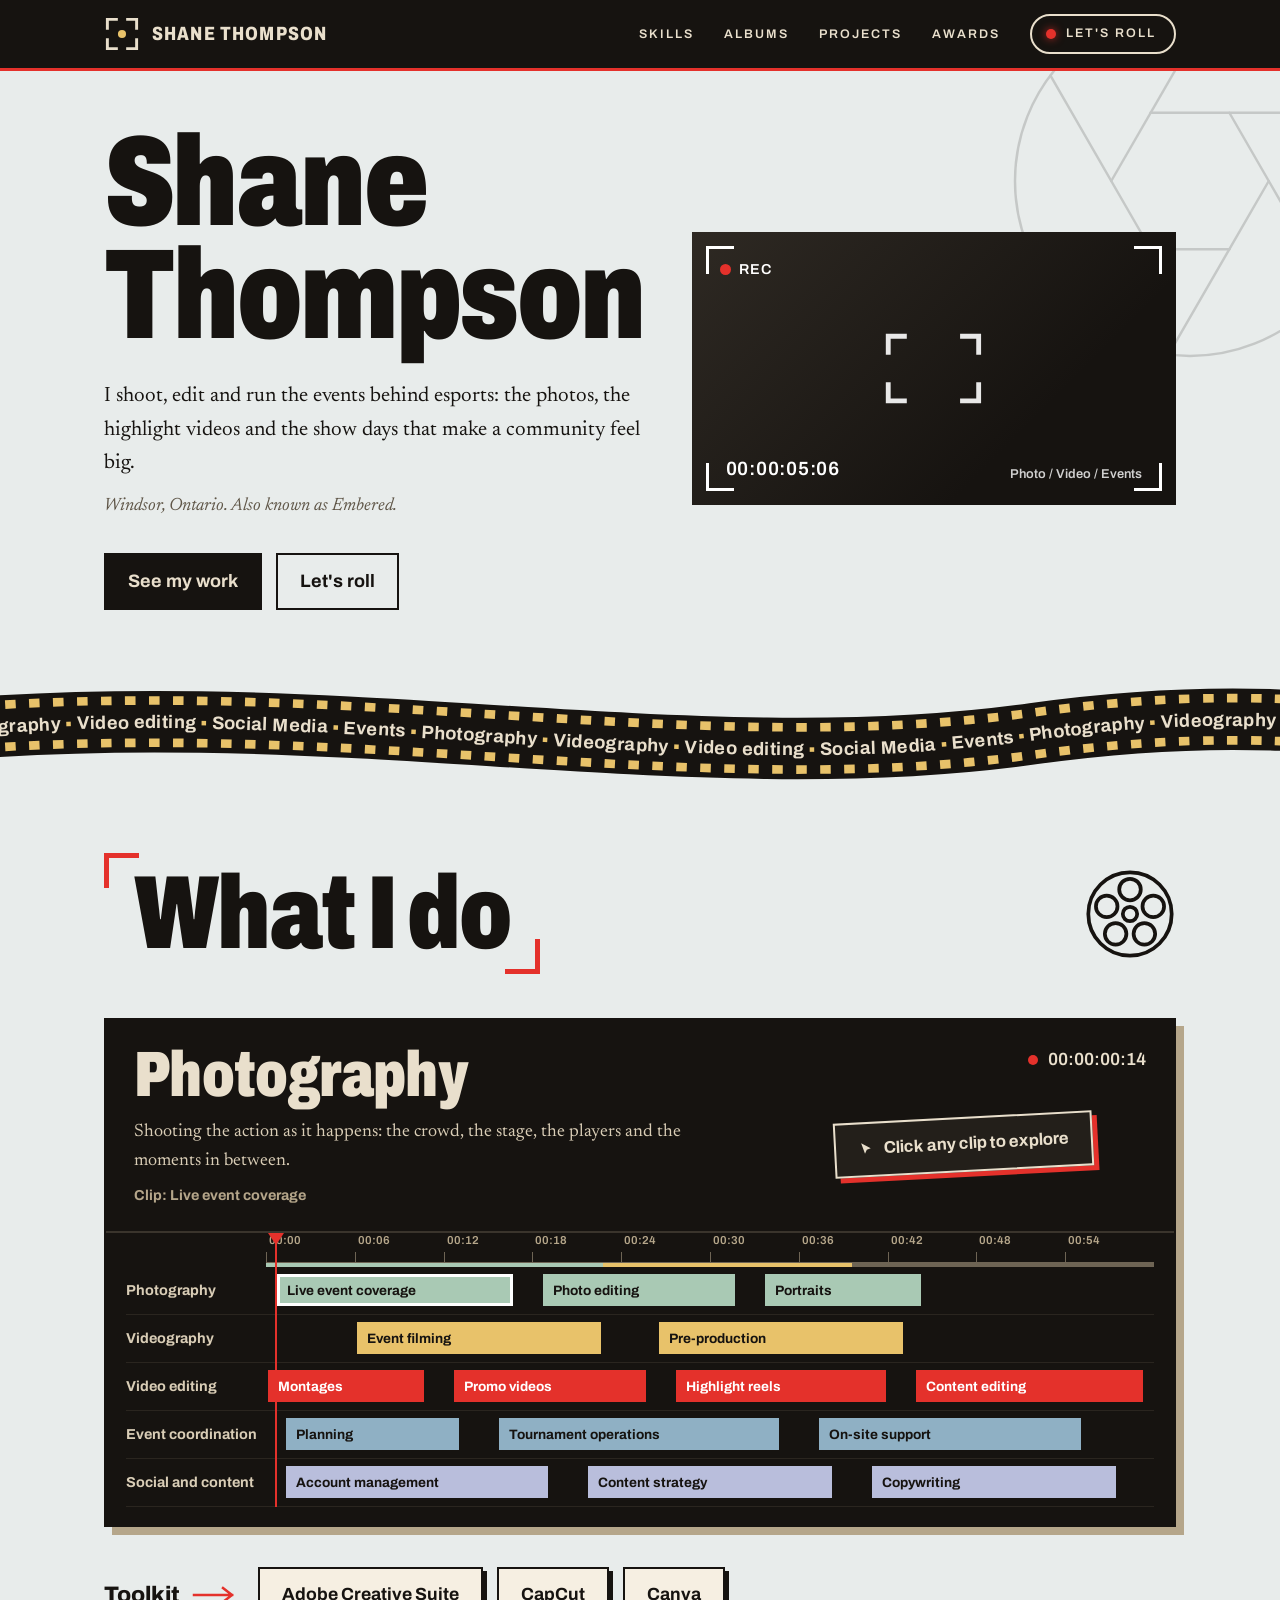
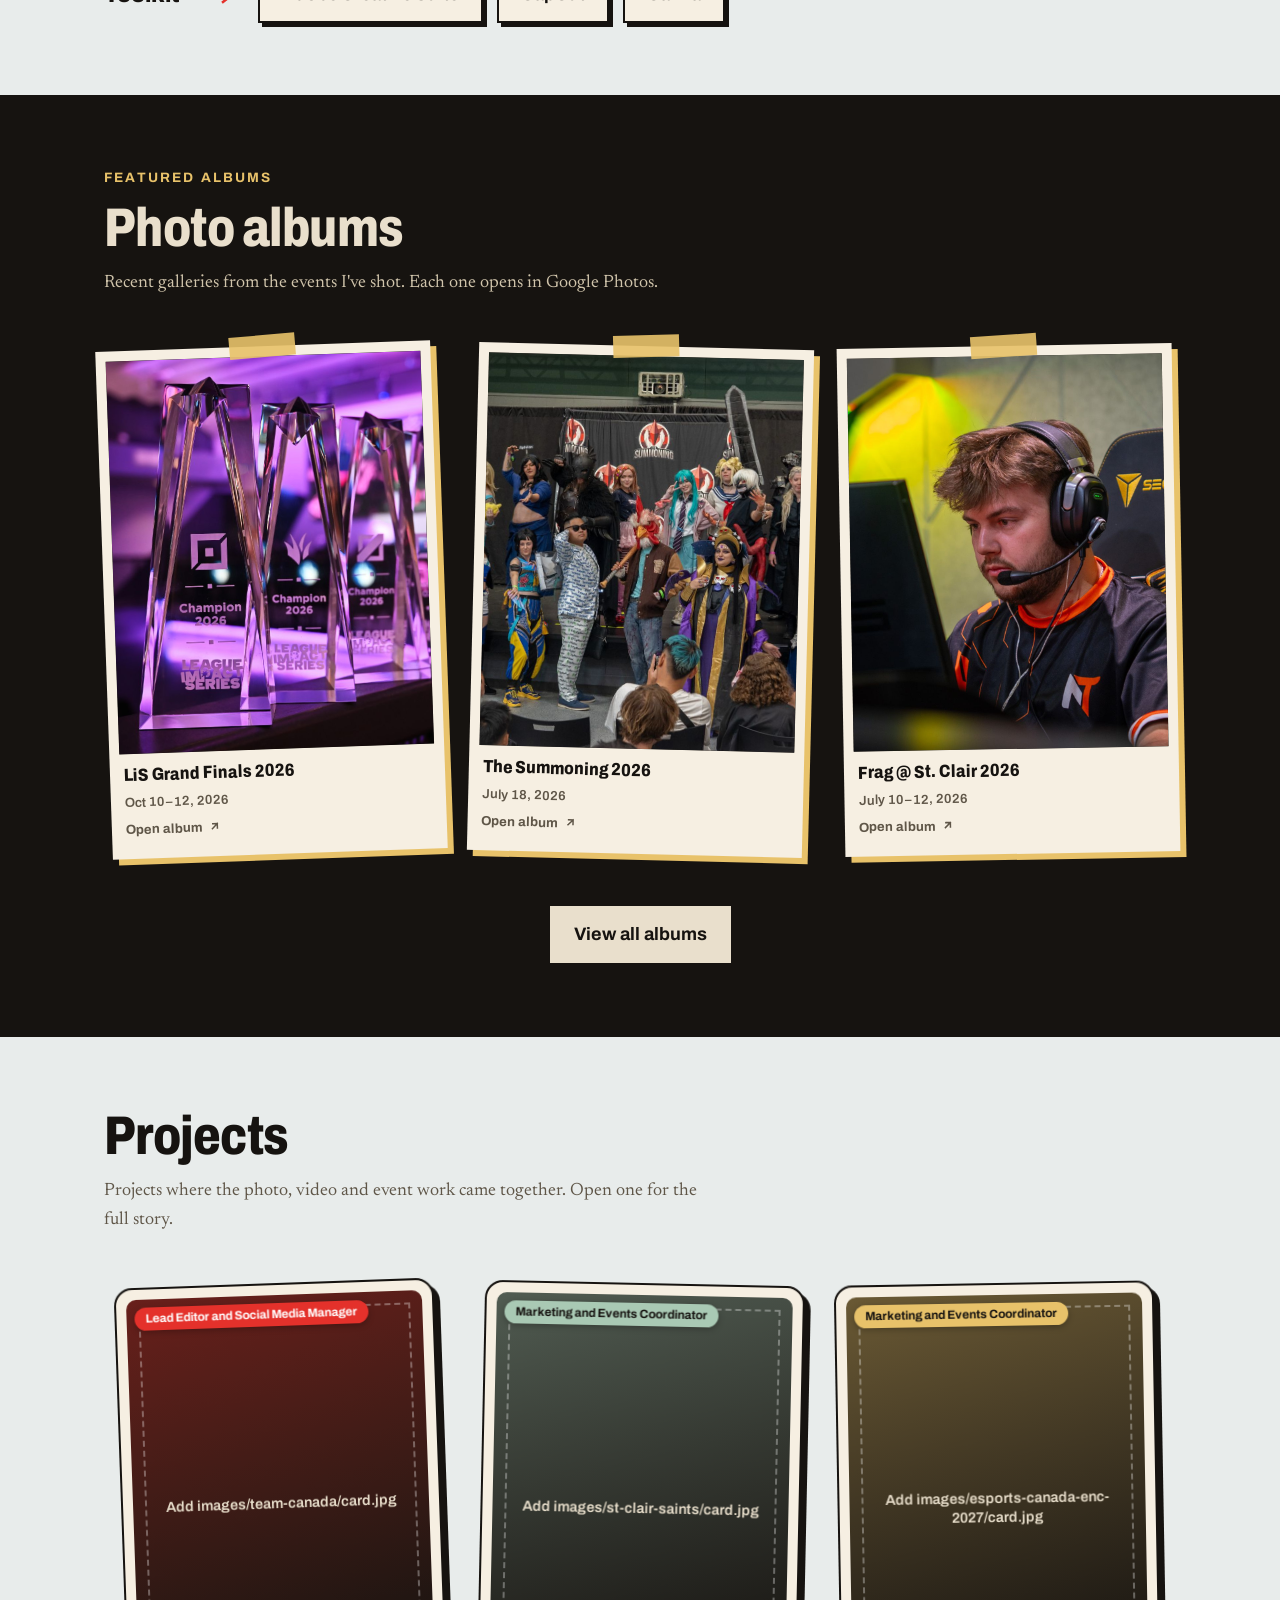
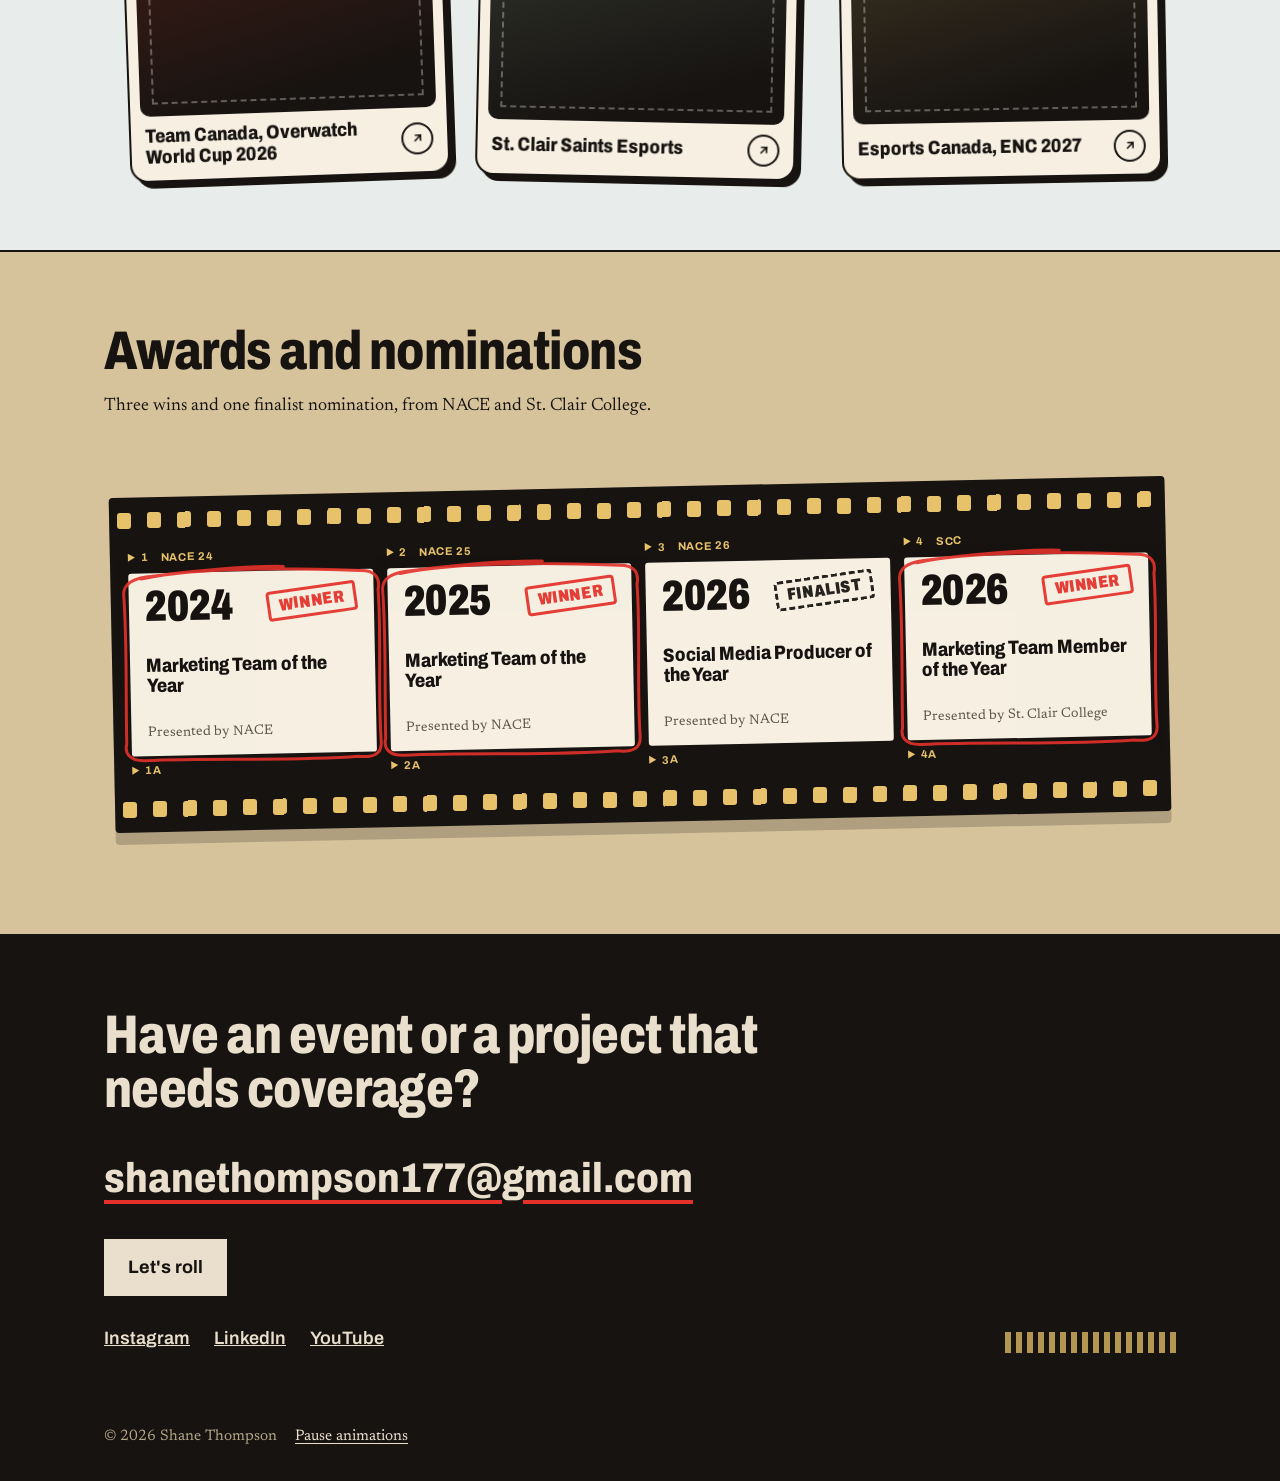
==== index.html @ 85a18883 "Add files via upload" ====
<!DOCTYPE html>
<html lang="en">
<head>
<meta charset="utf-8">
<meta name="viewport" content="width=device-width, initial-scale=1">
<title>Shane Thompson (Embered) | Photography, Video Editing & Events</title>
<meta name="description" content="Portfolio of Shane Thompson, a photographer, videographer, editor and events coordinator in Windsor, Ontario working in esports.">
<link rel="preconnect" href="https://fonts.googleapis.com">
<link rel="preconnect" href="https://fonts.gstatic.com" crossorigin>
<link href="https://fonts.googleapis.com/css2?family=Archivo:wdth,wght@62..125,500..900&family=Newsreader:ital,opsz,wght@0,6..72,400..600;1,6..72,400&display=swap" rel="stylesheet">
<link rel="stylesheet" href="styles.css">
</head>
<body>
<a class="skip" href="#main">Skip to content</a>
<header>
  <div class="wrap">
    <a class="mark" href="#top"><svg class="mk-vf" viewBox="0 0 32 32" aria-hidden="true"><g class="br"><path d="M3 11V3h8M21 3h8v8M29 21v8h-8M11 29H3v-8"/></g><circle cx="16" cy="16" r="3.6"/></svg><span class="mk-name">Shane Thompson</span></a>
    <nav aria-label="Main"><ul>
      <li><a href="#skills">Skills</a></li>
      <li class="nv-al"><a href="albums.html">Albums</a></li>
      <li><a href="#work">Projects</a></li>
      <li><a href="#awards">Awards</a></li>
      <li class="nv-contact"><a href="contact.html">Contact</a></li>
      <li class="nv-cta"><a class="nv-btn" href="contact.html">Let's roll</a></li>
    </ul></nav>
  </div>
</header>

<main id="main">
<section class="hero" id="top">
  <svg class="deco ap" viewBox="0 0 24 24" aria-hidden="true"><circle cx="12" cy="12" r="10"/><path d="M14.25 8.10L19.98 18.03"/><path d="M16.50 12.00L10.77 21.92"/><path d="M14.25 15.90L2.79 15.90"/><path d="M9.75 15.90L4.02 5.97"/><path d="M7.50 12.00L13.23 2.08"/><path d="M9.75 8.10L21.21 8.10"/></svg>
  <div class="wrap">
    <div>
      <h1>Shane<br>Thompson</h1>
      <p class="lead">I shoot, edit and run the events behind esports: the photos, the highlight videos and the show days that make a community feel big.</p>
      <p class="where">Windsor, Ontario. Also known as Embered.</p>
      <div class="btns">
        <a class="btn fill" href="#work">See my work</a>
        <a class="btn" href="contact.html">Let's roll</a>
      </div>
    </div>
    <div class="vf" role="img" aria-label="Camera viewfinder graphic with a running timecode">
      <i class="a"></i><i class="b"></i><i class="c"></i><i class="d"></i>
      <div class="rec"><b></b>REC</div>
      <svg class="af" viewBox="0 0 60 44" aria-hidden="true"><path d="M2 12V2h10M48 2h10v10M58 32v10H48M12 42H2V32"/></svg>
      <span class="tc" id="tc">00:00:00:00</span>
      <small>Photo / Video / Events</small>
    </div>
  </div>
</section>

<div class="ticker" aria-hidden="true" data-phrases="Photography|Videography|Video editing|Social Media|Events">
  <svg viewBox="0 0 1440 120" preserveAspectRatio="xMidYMid slice">
    <path id="fsc" class="body" d="M-60 62C380 12 760 112 1130 60C1290 38 1400 44 1500 54"/>
    <path class="hole" d="M-60 40C380 -10 760 90 1130 38C1290 16 1400 22 1500 32"/>
    <path class="hole" d="M-60 84C380 34 760 134 1130 82C1290 60 1400 66 1500 76"/>
    <text dy="7"><textPath href="#fsc" startOffset="0"></textPath></text>
  </svg>
</div>
<section class="block" id="skills">
  <div class="wrap">
    <div class="skhead">
      <h2 class="io">What I do</h2>
      <svg class="deco ic-reel" viewBox="0 0 64 64" aria-hidden="true"><circle cx="32" cy="32" r="29"/><circle cx="32" cy="32" r="5"/><circle cx="32.0" cy="15.0" r="7.5"/><circle cx="48.2" cy="26.7" r="7.5"/><circle cx="42.0" cy="45.8" r="7.5"/><circle cx="22.0" cy="45.8" r="7.5"/><circle cx="15.8" cy="26.7" r="7.5"/></svg>
    </div>
    <div class="nle">
      <div class="mon" aria-live="polite">
        <div class="mtc"><b></b><span id="mtc">00:00:00:00</span></div>
        <h3 id="mt">Photography</h3>
        <p id="md">Shooting the action as it happens: the crowd, the stage, the players and the moments in between.</p>
        <div class="sel" id="ms"></div>
        <div class="hint"><svg width="16" height="16" viewBox="0 0 24 24" fill="currentColor" stroke="#161310" stroke-width="1.5" stroke-linejoin="round" aria-hidden="true"><path d="M5 3l14 8-6 2-3 6z"/></svg>Click any clip to explore</div>
      </div>
      <div class="scroll"><div class="inner" id="tl" role="group" aria-label="Skills timeline. Select a clip to see details.">
        <div class="ruler" aria-hidden="true"><span style="left:0%">00:00</span><span style="left:10%">00:06</span><span style="left:20%">00:12</span><span style="left:30%">00:18</span><span style="left:40%">00:24</span><span style="left:50%">00:30</span><span style="left:60%">00:36</span><span style="left:70%">00:42</span><span style="left:80%">00:48</span><span style="left:90%">00:54</span></div>
        <div class="rbar" aria-hidden="true"></div>
    <div class="lane"><span class="lb">Photography</span><div class="trk"><button class="clip" style="--c:#A9C9B4;left:1%;width:27%" data-t="0" data-l="Live event coverage" data-d="Shooting the action as it happens: the crowd, the stage, the players and the moments in between." data-p="1" aria-pressed="false">Live event coverage</button><button class="clip" style="--c:#A9C9B4;left:31%;width:22%" data-t="0" data-l="Photo editing" data-d="Culling, color and retouching so every gallery looks consistent and is ready to post." data-p="31" aria-pressed="false">Photo editing</button><button class="clip" style="--c:#A9C9B4;left:56%;width:18%" data-t="0" data-l="Portraits" data-d="Player and team portraits with clean lighting that give profiles and promos a polished look." data-p="56" aria-pressed="false">Portraits</button></div></div>
    <div class="lane"><span class="lb">Videography</span><div class="trk"><button class="clip" style="--c:#E8C26A;left:10%;width:28%" data-t="1" data-l="Event filming" data-d="Capturing live events on camera, from wide shots of the room to close-up reactions." data-p="10" aria-pressed="false">Event filming</button><button class="clip" style="--c:#E8C26A;left:44%;width:28%" data-t="1" data-l="Pre-production" data-d="Planning the shoot ahead of time: shot lists, locations, schedules and gear." data-p="44" aria-pressed="false">Pre-production</button></div></div>
    <div class="lane"><span class="lb">Video editing</span><div class="trk"><button class="clip red" style="--c:#E4312B;left:0%;width:18%" data-t="2" data-l="Montages" data-d="Fast, music-driven cuts that turn a season or an event into a story." data-p="0" aria-pressed="false">Montages</button><button class="clip red" style="--c:#E4312B;left:21%;width:22%" data-t="2" data-l="Promo videos" data-d="Promotional and campaign videos that announce events and build hype." data-p="21" aria-pressed="false">Promo videos</button><button class="clip red" style="--c:#E4312B;left:46%;width:24%" data-t="2" data-l="Highlight reels" data-d="The best plays and moments, cut tight for social posts and stream recaps." data-p="46" aria-pressed="false">Highlight reels</button><button class="clip red" style="--c:#E4312B;left:73%;width:26%" data-t="2" data-l="Content editing" data-d="Everyday social content, from short clips to recaps, edited to fit each platform." data-p="73" aria-pressed="false">Content editing</button></div></div>
    <div class="lane"><span class="lb">Event coordination</span><div class="trk"><button class="clip" style="--c:#8FB0C4;left:2%;width:20%" data-t="3" data-l="Planning" data-d="Building the run of show: timelines, logistics and the details behind a smooth event." data-p="2" aria-pressed="false">Planning</button><button class="clip" style="--c:#8FB0C4;left:26%;width:32%" data-t="3" data-l="Tournament operations" data-d="Keeping brackets, schedules and players on track so the competition runs smoothly." data-p="26" aria-pressed="false">Tournament operations</button><button class="clip" style="--c:#8FB0C4;left:62%;width:30%" data-t="3" data-l="On-site support" data-d="Hands-on help on show day, solving problems and keeping the team and event moving." data-p="62" aria-pressed="false">On-site support</button></div></div>
    <div class="lane"><span class="lb">Social and content</span><div class="trk"><button class="clip" style="--c:#B9BEDC;left:2%;width:30%" data-t="4" data-l="Account management" data-d="Running day-to-day posting, community replies and channel upkeep across platforms." data-p="2" aria-pressed="false">Account management</button><button class="clip" style="--c:#B9BEDC;left:36%;width:28%" data-t="4" data-l="Content strategy" data-d="Planning what to post, when and why, built around goals and audience." data-p="36" aria-pressed="false">Content strategy</button><button class="clip" style="--c:#B9BEDC;left:68%;width:28%" data-t="4" data-l="Copywriting" data-d="Captions, announcements and campaign copy that sound like the brand." data-p="68" aria-pressed="false">Copywriting</button></div></div>
        <div class="playhead" id="head" aria-hidden="true"></div>
      </div></div>
    </div>
    <p class="kit"><span class="l">Toolkit<svg width="46" height="20" viewBox="0 0 46 20" aria-hidden="true"><path d="M2 10h38M31 3l9 7-9 7"/></svg></span><span class="t">Adobe Creative Suite</span><span class="t">CapCut</span><span class="t">Canva</span></p>
  </div>
</section>

<section class="block feat" id="albums">
  <div class="wrap">
    <p class="eyebrow">Featured albums</p>
    <h2>Photo albums</h2>
    <p class="intro">Recent galleries from the events I've shot. Each one opens in Google Photos.</p>
    <!-- Featured albums: replace each href with the album's Google Photos share link, and add a cover photo at images/albums/<name>/cover.jpg (portrait, about 4:5). Copy an <a class="al"> block to add more. -->
    <div class="als">
      <a class="al" href="https://photos.app.goo.gl/d2qjVAx8taKaibPC6" target="_blank" rel="noopener" style="--r:-2deg">
        <span class="al-tape" aria-hidden="true"></span>
        <div class="al-img"><img src="images/albums/lis-2026/cover.jpg" alt="Champion trophies lined up at League Impact Series 2026" style="object-position:22% 50%" loading="lazy" decoding="async"></div>
        <div class="al-cap"><h3>LiS Grand Finals 2026</h3><p class="al-date">Oct 10–12, 2026</p><span>Open album <svg width="12" height="12" viewBox="0 0 24 24" fill="none" stroke="currentColor" stroke-width="3" stroke-linecap="square" aria-hidden="true"><path d="M7 17 17 7M8 7h9v9"/></svg></span></div>
      </a>
      <a class="al" href="https://photos.app.goo.gl/BAirNBNENMz6Ticj6" target="_blank" rel="noopener" style="--r:1.4deg">
        <span class="al-tape" aria-hidden="true"></span>
        <div class="al-img"><img src="images/albums/the-summoning-2026/cover.jpg" alt="Cosplayers posing on stage at The Summoning 2026" style="object-position:55% 50%" loading="lazy" decoding="async"></div>
        <div class="al-cap"><h3>The Summoning 2026</h3><p class="al-date">July 18, 2026</p><span>Open album <svg width="12" height="12" viewBox="0 0 24 24" fill="none" stroke="currentColor" stroke-width="3" stroke-linecap="square" aria-hidden="true"><path d="M7 17 17 7M8 7h9v9"/></svg></span></div>
      </a>
      <a class="al" href="https://photos.app.goo.gl/i5zb3TWGw64ADu737" target="_blank" rel="noopener" style="--r:-1deg">
        <span class="al-tape" aria-hidden="true"></span>
        <div class="al-img"><img src="images/albums/frag-st-clair-2026/cover.jpg" alt="A player focused on his screen at Frag @ St. Clair" style="object-position:40% 40%" loading="lazy" decoding="async"></div>
        <div class="al-cap"><h3>Frag @ St. Clair 2026</h3><p class="al-date">July 10–12, 2026</p><span>Open album <svg width="12" height="12" viewBox="0 0 24 24" fill="none" stroke="currentColor" stroke-width="3" stroke-linecap="square" aria-hidden="true"><path d="M7 17 17 7M8 7h9v9"/></svg></span></div>
      </a>
    </div>
    <div class="al-more"><a class="btn light" href="albums.html">View all albums</a></div>
  </div>
</section>

<section class="block" id="work">
  <div class="wrap has-deco">
    <h2>Projects</h2>
    <p class="intro">Projects where the photo, video and event work came together. Open one for the full story.</p>
    <!-- Photocards: add a photo at images/<project>/card.jpg (portrait, about 4:5, e.g. 1200x1500). To add a card, copy one <a class="pcard"> block. -->
    <div class="cards">
      <a class="pcard" href="team-canada-owwc-2026.html" style="--c:#E4312B;--cf:#fff;--r:-2deg">
        <div class="pc-in">
          <div class="pc-img"><img src="images/team-canada/card.jpg" alt="" loading="lazy" decoding="async"><span class="pc-tag">Lead Editor and Social Media Manager</span></div>
          <div class="pc-cap"><h3>Team Canada, Overwatch World Cup 2026</h3><span class="pc-go" aria-hidden="true"><svg width="13" height="13" viewBox="0 0 24 24" fill="none" stroke="currentColor" stroke-width="3" stroke-linecap="square" aria-hidden="true"><path d="M7 17 17 7M8 7h9v9"/></svg></span></div>
          <span class="pc-foil" aria-hidden="true"></span>
        </div>
      </a>
      <a class="pcard" href="st-clair-saints.html" style="--c:#A9C9B4;--cf:#161310;--r:1.2deg">
        <div class="pc-in">
          <div class="pc-img"><img src="images/st-clair-saints/card.jpg" alt="" loading="lazy" decoding="async"><span class="pc-tag">Marketing and Events Coordinator</span></div>
          <div class="pc-cap"><h3>St. Clair Saints Esports</h3><span class="pc-go" aria-hidden="true"><svg width="13" height="13" viewBox="0 0 24 24" fill="none" stroke="currentColor" stroke-width="3" stroke-linecap="square" aria-hidden="true"><path d="M7 17 17 7M8 7h9v9"/></svg></span></div>
          <span class="pc-foil" aria-hidden="true"></span>
        </div>
      </a>
      <a class="pcard" href="esports-canada-enc-2027.html" style="--c:#E8C26A;--cf:#161310;--r:-1deg">
        <div class="pc-in">
          <div class="pc-img"><img src="images/esports-canada-enc-2027/card.jpg" alt="" loading="lazy" decoding="async"><span class="pc-tag">Marketing and Events Coordinator</span></div>
          <div class="pc-cap"><h3>Esports Canada, ENC 2027</h3><span class="pc-go" aria-hidden="true"><svg width="13" height="13" viewBox="0 0 24 24" fill="none" stroke="currentColor" stroke-width="3" stroke-linecap="square" aria-hidden="true"><path d="M7 17 17 7M8 7h9v9"/></svg></span></div>
          <span class="pc-foil" aria-hidden="true"></span>
        </div>
      </a>
    </div>
  </div>
</section>

<section class="block awards" id="awards">
  <div class="wrap">
    <h2>Awards and nominations</h2>
    <p class="aw-intro">Three wins and one finalist nomination, from NACE and St. Clair College.</p>
    <div class="reel-wrap" role="region" aria-label="Awards film strip, scrolls sideways on small screens" tabindex="0">
      <ol class="reel" role="list">
        <li class="fr win">
          <div class="fr-edge"><span>1</span><span>NACE 24</span></div>
          <div class="fr-win">
            <svg class="grease" viewBox="0 0 100 100" preserveAspectRatio="none" aria-hidden="true"><path d="M7 5C30-1 68 1 93 3c6 0 8 4 7 10 1 26-1 54 0 80 0 6-3 8-9 7-28 2-58-1-84 0-6 0-8-4-7-9 0-28 1-54 0-78 0-5 3-8 9-9 14-2 36-5 54-4" vector-effect="non-scaling-stroke"/></svg>
            <div class="fr-top"><span class="fr-big">2024</span><span class="stamp">Winner</span></div>
            <h3 class="fr-name">Marketing Team of the Year</h3>
            <span class="fr-by">Presented by NACE</span>
          </div>
          <div class="fr-edge"><span>1A</span></div>
        </li>
        <li class="fr win">
          <div class="fr-edge"><span>2</span><span>NACE 25</span></div>
          <div class="fr-win">
            <svg class="grease" viewBox="0 0 100 100" preserveAspectRatio="none" aria-hidden="true"><path d="M7 5C30-1 68 1 93 3c6 0 8 4 7 10 1 26-1 54 0 80 0 6-3 8-9 7-28 2-58-1-84 0-6 0-8-4-7-9 0-28 1-54 0-78 0-5 3-8 9-9 14-2 36-5 54-4" vector-effect="non-scaling-stroke"/></svg>
            <div class="fr-top"><span class="fr-big">2025</span><span class="stamp">Winner</span></div>
            <h3 class="fr-name">Marketing Team of the Year</h3>
            <span class="fr-by">Presented by NACE</span>
          </div>
          <div class="fr-edge"><span>2A</span></div>
        </li>
        <li class="fr fin">
          <div class="fr-edge"><span>3</span><span>NACE 26</span></div>
          <div class="fr-win">
            
            <div class="fr-top"><span class="fr-big">2026</span><span class="stamp">Finalist</span></div>
            <h3 class="fr-name">Social Media Producer of the Year</h3>
            <span class="fr-by">Presented by NACE</span>
          </div>
          <div class="fr-edge"><span>3A</span></div>
        </li>
        <li class="fr win">
          <div class="fr-edge"><span>4</span><span>SCC</span></div>
          <div class="fr-win">
            <svg class="grease" viewBox="0 0 100 100" preserveAspectRatio="none" aria-hidden="true"><path d="M7 5C30-1 68 1 93 3c6 0 8 4 7 10 1 26-1 54 0 80 0 6-3 8-9 7-28 2-58-1-84 0-6 0-8-4-7-9 0-28 1-54 0-78 0-5 3-8 9-9 14-2 36-5 54-4" vector-effect="non-scaling-stroke"/></svg>
            <div class="fr-top"><span class="fr-big">2026</span><span class="stamp">Winner</span></div>
            <h3 class="fr-name">Marketing Team Member of the Year</h3>
            <span class="fr-by">Presented by St. Clair College</span>
          </div>
          <div class="fr-edge"><span>4A</span></div>
        </li>
      </ol>
    </div>
  </div>
</section>

<section class="block contact" id="contact">
  <div class="wrap has-deco">
    <div class="wave" aria-hidden="true"><span style="--t:1.2s;--d:0s"></span><span style="--t:1.7s;--d:-0.3s"></span><span style="--t:0.9s;--d:-0.6s"></span><span style="--t:1.4s;--d:-0.2s"></span><span style="--t:2.0s;--d:-0.9s"></span><span style="--t:1.0s;--d:-0.4s"></span><span style="--t:1.6s;--d:-0.1s"></span><span style="--t:1.3s;--d:-0.7s"></span><span style="--t:0.8s;--d:-0.5s"></span><span style="--t:1.8s;--d:-0.8s"></span><span style="--t:1.1s;--d:-0.2s"></span><span style="--t:1.5s;--d:-0.6s"></span><span style="--t:0.9s;--d:-0.3s"></span><span style="--t:1.9s;--d:-0.1s"></span><span style="--t:1.2s;--d:-0.7s"></span><span style="--t:1.0s;--d:-0.4s"></span></div>
    <h2>Have an event or a project that needs coverage?</h2>
    <span class="mail">shanethompson177@gmail.com</span>
    <p class="cta-row"><a class="btn light" href="contact.html">Let's roll</a></p>
    <ul>
      <li><a href="#">Instagram</a></li>
      <li><a href="#">LinkedIn</a></li>
      <li><a href="#">YouTube</a></li>
    </ul>
  </div>
</section>
</main>

<footer><div class="wrap">© <span id="yr">2026</span> Shane Thompson</div></footer>

<script src="site.js" defer></script>
</body>
</html>
---- styles.css ----
:root{
  --paper:#E8ECEB; --sand:#E9DFCC; --card:#F6EFE2; --ink:#161310; --mute:#5F5648; --rec:#E4312B; --line:#161310;
  --display:"Archivo","Arial Narrow",Arial,sans-serif; --body:"Newsreader",Georgia,serif;
}
*{box-sizing:border-box;margin:0}
html{scroll-behavior:smooth;scroll-padding-top:72px}
body{background:var(--paper);color:var(--ink);font-family:var(--body);font-size:1.125rem;line-height:1.6}
a{color:inherit}
:focus-visible{outline:3px solid var(--rec);outline-offset:3px}
.wrap{max-width:1120px;margin:0 auto;padding:0 24px}
.skip{position:absolute;left:-999px}.skip:focus{left:16px;top:16px;background:var(--card);padding:8px 12px;z-index:99}

header{position:sticky;top:0;z-index:10;background:var(--ink);color:var(--sand);border-bottom:3px solid var(--rec)}
header .wrap{display:flex;justify-content:space-between;align-items:center;height:68px}
.mark{display:inline-flex;align-items:center;gap:12px;font-family:var(--display);font-weight:800;font-stretch:80%;font-size:1.2rem;text-decoration:none;letter-spacing:.06em;text-transform:uppercase;white-space:nowrap}
.mk-vf{width:36px;height:36px;flex:none;fill:none;stroke:var(--sand);stroke-width:2.6;stroke-linecap:square}
.mk-vf circle{fill:#E8C26A;stroke:none}
.mk-vf .br{transform-origin:16px 16px;transition:transform .25s}
.mark:hover .br,.mark:focus-visible .br{transform:scale(.8)}
nav ul{display:flex;align-items:center;gap:30px;list-style:none;padding:0}
nav a{position:relative;font-family:var(--display);font-weight:600;font-size:.78rem;letter-spacing:.16em;text-transform:uppercase;text-decoration:none;padding:6px 0}
nav a:not(.nv-btn)::after{content:"";position:absolute;left:0;right:0;bottom:0;height:2px;background:#E8C26A;transform:scaleX(0);transform-origin:left;transition:transform .2s}
nav a:not(.nv-btn):hover::after,nav a:not(.nv-btn):focus-visible::after{transform:scaleX(1)}
.nv-btn{display:inline-flex;align-items:center;gap:10px;padding:8px 18px 8px 14px!important;border:2px solid var(--sand);border-radius:999px;color:var(--sand);transition:background .2s,border-color .2s,color .2s}
.nv-btn::before{content:"";width:10px;height:10px;border-radius:50%;background:var(--rec);box-shadow:0 0 8px rgba(228,49,43,.8);transition:background .2s,box-shadow .2s}
.nv-btn:hover,.nv-btn:focus-visible{background:var(--rec);border-color:var(--rec);color:#fff}
.nv-btn:hover::before,.nv-btn:focus-visible::before{background:#fff;box-shadow:none}

.hero{padding:56px 0 72px}
.hero .wrap{display:grid;gap:48px;grid-template-columns:1.1fr 1fr;align-items:center}
h1{font-family:var(--display);font-weight:900;font-stretch:75%;font-size:clamp(3.6rem,10vw,8rem);line-height:.88;letter-spacing:-.02em}
.hero p.lead{margin-top:28px;max-width:30em;font-size:1.3rem}
.hero .where{margin-top:12px;color:var(--mute);font-style:italic}
.btns{margin-top:32px;display:flex;gap:14px;flex-wrap:wrap}
.btn{font-family:var(--display);font-weight:700;text-decoration:none;padding:12px 22px;border:2px solid var(--line);display:inline-block}
.btn.fill{background:var(--ink);color:var(--sand)}
.btn:hover{background:var(--rec);border-color:var(--rec);color:#fff}

.vf{position:relative;aspect-ratio:16/9;background:linear-gradient(135deg,#2E2923,#161310 70%);color:#fff;display:flex;align-items:flex-end;justify-content:space-between;padding:20px;font-family:var(--display);font-weight:600}
.vf i{position:absolute;width:28px;height:28px;border:3px solid #fff}
.vf .a{top:14px;left:14px;border-right:0;border-bottom:0}.vf .b{top:14px;right:14px;border-left:0;border-bottom:0}
.vf .c{bottom:14px;left:14px;border-right:0;border-top:0}.vf .d{bottom:14px;right:14px;border-left:0;border-top:0}
.rec{position:absolute;top:26px;left:28px;display:flex;align-items:center;gap:8px;font-size:.9rem;letter-spacing:.08em}
.rec b{width:11px;height:11px;border-radius:50%;background:var(--rec);animation:blink 1.4s steps(2,jump-none) infinite}
.tc{font-variant-numeric:tabular-nums;font-size:1.2rem;letter-spacing:.04em;margin-left:14px}
.vf small{font-size:.8rem;opacity:.8;margin-right:14px}
@keyframes blink{50%{opacity:.15}}

section.block{padding:72px 0;border-top:2px solid var(--line)}
h2{font-family:var(--display);font-weight:800;font-stretch:80%;font-size:clamp(2.2rem,5vw,3.4rem);line-height:1;letter-spacing:-.01em}
.intro{margin-top:14px;max-width:34em;color:var(--mute)}

.skhead{display:flex;justify-content:space-between;align-items:flex-end;gap:20px 32px;flex-wrap:wrap;margin-bottom:44px}
h2.io{position:relative;display:inline-block;padding:14px 30px;font-weight:900;font-stretch:75%;font-size:clamp(3.2rem,9vw,6.5rem);line-height:.9;letter-spacing:-.02em}
h2.io::before,h2.io::after{content:"";position:absolute;width:30px;height:30px;border:5px solid var(--rec)}
h2.io::before{top:0;left:0;border-right:0;border-bottom:0}
h2.io::after{bottom:0;right:0;border-left:0;border-top:0}
.hint{display:inline-flex;align-items:center;gap:10px;margin-bottom:12px;padding:8px 16px;border:2px solid var(--line);background:var(--card);box-shadow:4px 4px 0 var(--line);font-family:var(--display);font-weight:700}
.mon .hint{grid-column:2;grid-row:2 / span 2;align-self:center;justify-self:center;margin:0 0 30px;padding:12px 22px;background:#231F1A;color:var(--sand);border:2px solid var(--sand);box-shadow:5px 5px 0 var(--rec);font-size:1.05rem;transform:rotate(-3deg);transition:transform .18s,box-shadow .18s}
.mon .hint svg{stroke:none}
.mon .hint:hover{transform:rotate(-2deg) translateY(-2px) scale(1.02);box-shadow:7px 7px 0 var(--rec)}
.hint svg{flex:none;animation:bob 1.2s ease-in-out infinite}
@keyframes bob{50%{transform:translate(3px,4px)}}
.clip{transition:transform .15s,filter .15s}
.clip:hover{transform:translateY(-3px);filter:brightness(1.1)}
.nle{background:var(--ink);color:var(--sand);border:2px solid var(--line);box-shadow:8px 8px 0 #B5A68A}
.nle :focus-visible{outline-color:#fff}
.mon{padding:26px 28px 24px;border-bottom:2px solid #3A342C;display:grid;grid-template-columns:1fr minmax(260px,36%);gap:8px 24px;align-items:start;min-height:210px}
.mon h3{font-family:var(--display);font-weight:900;font-stretch:75%;font-size:clamp(2.4rem,6vw,4rem);line-height:.9;letter-spacing:-.01em}
.mon p{grid-column:1;max-width:32em;margin-top:6px;color:#D9CDB6}
.mon .mtc{grid-row:1;grid-column:2;justify-self:end;font-family:var(--display);font-weight:600;font-variant-numeric:tabular-nums;font-size:1.1rem;display:flex;align-items:center;gap:10px}
.mon .mtc b{width:10px;height:10px;border-radius:50%;background:var(--rec)}
.mon .sel{grid-column:1;font-family:var(--display);font-weight:700;font-size:.9rem;color:#B5A68A}
.scroll{overflow-x:auto;padding:0 0 18px}
.inner{position:relative;min-width:780px;padding:0 20px}
.ruler{margin-left:140px;height:30px;position:relative;background:repeating-linear-gradient(to right,#6E6454 0 1px,transparent 1px 10%);background-size:100% 10px;background-repeat:repeat-x;background-position:0 bottom;border-bottom:1px solid #6E6454}
.ruler span{position:absolute;bottom:12px;transform:translateX(3px);font-family:var(--display);font-weight:600;font-size:.72rem;color:#B5A68A}
.lane{display:flex;align-items:center;height:48px;border-bottom:1px solid #2A251F}
.lb{flex:none;width:140px;font-family:var(--display);font-weight:700;font-size:.9rem;color:#D9CDB6}
.trk{position:relative;flex:1;height:36px}
.clip{position:absolute;top:0;height:36px;border:2px solid var(--ink);background:var(--c);color:var(--ink);font-family:var(--display);font-weight:700;font-size:.85rem;text-align:left;padding:0 10px;overflow:hidden;white-space:nowrap;text-overflow:ellipsis;cursor:pointer}
.clip.red{color:#fff}
.clip:hover{filter:brightness(1.08)}
.clip[aria-pressed="true"]{outline:3px solid #fff;outline-offset:-5px}
.playhead{position:absolute;top:0;bottom:0;left:calc(160px + (100% - 180px) * var(--p,0));width:2px;background:var(--rec);transition:left .3s ease;pointer-events:none}
.playhead::before{content:"";position:absolute;top:0;left:-7px;border:8px solid transparent;border-top:12px solid var(--rec);border-bottom:0}
.kit{margin-top:40px;display:flex;flex-wrap:wrap;align-items:center;gap:12px 14px;font-family:var(--display);font-weight:700;font-size:1.1rem}
.kit .l{display:inline-flex;align-items:center;gap:12px;margin-right:6px;color:var(--ink);font-weight:800;font-size:1.4rem}
.kit .l svg{flex:none;fill:none;stroke:var(--rec);stroke-width:2.5;stroke-linecap:square;stroke-linejoin:miter}
.kit .t{padding:12px 22px;border:2px solid var(--line);background:var(--card);box-shadow:4px 4px 0 var(--line);transition:transform .15s,box-shadow .15s}
.kit .t:hover{transform:translate(-2px,-3px);box-shadow:7px 8px 0 var(--line)}
.contact{background:var(--ink);color:var(--sand);border-top:0}
.contact h2{max-width:14em}
.contact .mail{display:inline-block;margin-top:28px;font-family:var(--display);font-weight:800;font-stretch:85%;font-size:clamp(1.6rem,4vw,2.6rem);text-decoration:underline;text-decoration-color:var(--rec);text-underline-offset:8px;text-decoration-thickness:4px}
.contact ul{margin-top:28px;display:flex;gap:24px;list-style:none;padding:0;flex-wrap:wrap;font-family:var(--display);font-weight:600}
footer{background:var(--ink);color:#B5A68A;padding:0 0 32px;font-size:.95rem}

@media(max-width:820px){
  .hero .wrap{grid-template-columns:1fr}
  .mon{grid-template-columns:1fr}
  .mon .mtc{grid-column:1;grid-row:auto}
  .mon .hint{grid-column:1;grid-row:auto;justify-self:start;margin-top:14px}
  nav ul{gap:16px}
}
@media(max-width:820px){nav ul{gap:20px}.nv-cta{display:none}}
@media(max-width:640px){.mk-name{display:none}header .wrap{height:60px}}
@media(max-width:480px){
  header .wrap{gap:12px}
  nav ul{gap:12px}
  nav a{font-size:.7rem;letter-spacing:.1em}
}
@media(prefers-reduced-motion:reduce){.playhead{transition:none}html{scroll-behavior:auto}.rec b{animation:none}.hint svg{animation:none}.clip,.mon .hint,.kit .t{transition:none}}

/* ---------- Photocards (home page and "more work" rows) ---------- */
.cards{margin-top:48px;display:flex;flex-wrap:wrap;justify-content:center;gap:44px 38px}
.pcard{position:relative;display:block;width:min(100%,320px);aspect-ratio:55/85;color:var(--ink);text-decoration:none;perspective:900px;transform:rotate(var(--r,0deg));transition:transform .2s}
.pcard:hover,.pcard:focus-visible{transform:rotate(0deg) translateY(-6px)}
.pc-in{position:absolute;inset:0;display:flex;flex-direction:column;padding:10px 10px 0;background:var(--card);border:2px solid var(--line);border-radius:18px;box-shadow:6px 6px 0 var(--line);overflow:hidden;transform:rotateX(var(--rx,0deg)) rotateY(var(--ry,0deg));transition:transform .15s ease-out,box-shadow .2s}
.pcard:hover .pc-in,.pcard:focus-visible .pc-in{box-shadow:9px 10px 0 var(--line)}
.pc-img{position:relative;flex:1;min-height:0;border-radius:10px;overflow:hidden;background:#2E2923}
.pc-img img{position:absolute;inset:0;width:100%;height:100%;object-fit:cover}
.pc-tag{position:absolute;z-index:2;left:8px;top:8px;max-width:calc(100% - 16px);padding:4px 11px;border-radius:12px;background:var(--c);color:var(--cf,var(--ink));font-family:var(--display);font-weight:700;font-size:.75rem;line-height:1.25;box-shadow:0 2px 6px rgba(0,0,0,.25)}
.pc-cap{display:flex;align-items:center;justify-content:space-between;gap:12px;padding:10px 4px 12px}
.pc-cap h3{font-family:var(--display);font-weight:800;font-stretch:85%;font-size:1.2rem;line-height:1.08}
.pc-go{flex:none;width:32px;height:32px;display:grid;place-items:center;border:2px solid var(--line);border-radius:50%;transition:background .15s,color .15s,border-color .15s}
.pcard:hover .pc-go,.pcard:focus-visible .pc-go{background:var(--rec);border-color:var(--rec);color:#fff}
.pc-foil{position:absolute;inset:0;pointer-events:none;opacity:0;transition:opacity .25s;mix-blend-mode:soft-light;background:radial-gradient(circle at var(--mx,50%) var(--my,25%),rgba(255,255,255,.8),rgba(255,255,255,0) 50%),linear-gradient(105deg,transparent 30%,rgba(255,0,140,.55) 38%,rgba(0,190,255,.55) 46%,rgba(255,235,60,.55) 54%,transparent 62%);background-size:100% 100%,300% 100%;background-position:0 0,var(--mx,50%) 0;background-repeat:no-repeat}
.pcard:hover .pc-foil,.pcard:focus-visible .pc-foil{opacity:1}

/* ---------- Image slots: a labelled placeholder shows until the photo file exists ---------- */
.pc-img.missing,.shot.missing{background:linear-gradient(165deg,color-mix(in srgb,var(--c,#7FA3B8) 40%,#161310),#161310 90%);outline:2px dashed rgba(255,255,255,.32);outline-offset:-14px}
.ph-label{display:none}
.missing>.ph-label{position:absolute;inset:0;display:grid;place-items:center;padding:28px 22px;text-align:center;color:#E9DFCC;font-family:var(--display);font-weight:600;font-size:.9rem;line-height:1.35;word-break:break-word}

/* ---------- Project pages ---------- */
.back{display:inline-flex;align-items:center;gap:8px;margin-top:34px;font-family:var(--display);font-weight:700;font-size:.95rem;text-decoration:none;color:var(--mute)}
.back:hover{color:var(--rec)}
.p-head{display:grid;grid-template-columns:1.5fr 1fr;gap:32px 56px;align-items:end;padding:22px 0 48px}
.p-role{display:inline-block;padding:5px 14px;border-radius:14px;background:var(--c);color:var(--cf,var(--ink));font-family:var(--display);font-weight:700;font-size:.9rem;line-height:1.3}
h1.p-title{margin-top:16px;font-size:clamp(2.8rem,7.5vw,6rem)}
.p-lede{margin-top:22px;max-width:30em;font-size:1.3rem}
.p-meta{border-top:2px solid var(--line)}
.p-meta div{display:grid;grid-template-columns:96px 1fr;gap:12px;padding:11px 0;border-bottom:2px solid var(--line)}
.p-meta dt{font-family:var(--display);font-weight:600;font-size:.9rem;color:var(--mute)}
.p-meta dd{font-family:var(--display);font-weight:800;font-stretch:90%;font-size:1.05rem;line-height:1.3}
.p-flow{display:grid;gap:24px;padding-bottom:48px}
.fig{margin:0}
.fig figcaption{padding:10px 2px 0;font-size:.95rem;color:var(--mute);font-style:italic}
.shot{position:relative;overflow:hidden;background:#D8CDB8}
.shot img{display:block;width:100%;height:auto}
.shot.missing{aspect-ratio:var(--ar,16/9)}
.shot.port{--ar:4/5}.shot.sq{--ar:1/1}.shot.wide{--ar:21/9}
.shot.cover::before,.shot.cover::after{content:"";position:absolute;z-index:2;width:34px;height:34px;border:4px solid #fff;pointer-events:none;filter:drop-shadow(0 1px 3px rgba(0,0,0,.4))}
.shot.cover::before{top:16px;left:16px;border-right:0;border-bottom:0}
.shot.cover::after{bottom:16px;right:16px;border-left:0;border-top:0}
.shot.video{aspect-ratio:16/9;background:#161310}
.shot.video iframe{position:absolute;inset:0;width:100%;height:100%;border:0}
.g2,.g3{display:grid;gap:24px;align-items:start}
.g2{grid-template-columns:repeat(2,1fr)}
.g3{grid-template-columns:repeat(3,1fr)}
.p-text{width:100%;max-width:720px;margin:40px auto}
.p-text h2{font-size:clamp(1.8rem,3.4vw,2.4rem)}
.p-text p{margin-top:14px}
.p-list{margin-top:18px;padding:0;list-style:none;border-top:2px solid var(--line)}
.p-list li{padding:11px 0;border-bottom:2px solid var(--line);font-family:var(--display);font-weight:700;font-size:1.05rem}
.more{border-top:2px solid var(--line);padding:56px 0 88px}
.more h2{font-size:clamp(1.8rem,3.4vw,2.4rem)}
.more .cards{margin-top:32px;justify-content:flex-start}
.more .pcard{width:min(100%,240px)}
.proj footer{padding:28px 0}
.proj footer a{color:var(--sand)}

@media(max-width:820px){
  .p-head{grid-template-columns:1fr}
  .cards{gap:36px}
  .more .cards{justify-content:center}
}
@media(max-width:700px){
  .g2,.g3{grid-template-columns:1fr}
}
@media(prefers-reduced-motion:reduce){.pcard,.pc-in,.pc-foil,.pc-go{transition:none}}

/* ---------- Awards: a strip of 35mm film on an amber light table ---------- */
section.block.awards{background:#D6C39B}
.aw-intro{margin-top:14px;max-width:34em;color:var(--ink)}
.reel-wrap{margin-top:36px;overflow-x:auto;padding:30px 8px 40px;scroll-snap-type:x proximity}
.reel{position:relative;overflow:hidden;display:grid;grid-auto-flow:column;grid-auto-columns:minmax(230px,1fr);gap:14px;min-width:980px;margin:0;padding:52px 18px;list-style:none;background:var(--ink);border-radius:4px;transform:rotate(-1.2deg);box-shadow:0 12px 0 rgba(22,19,16,.2)}
.reel::before,.reel::after{content:"";position:absolute;left:0;width:calc(100% + 30px);height:26px;background:url("data:image/svg+xml,%3Csvg xmlns='http://www.w3.org/2000/svg' width='30' height='26'%3E%3Crect x='8' y='5' width='14' height='16' rx='3' fill='%23E8C26A'/%3E%3C/svg%3E") repeat-x;background-size:30px 26px}
.reel::before{top:10px}
.reel::after{bottom:10px}
.fr{display:grid;grid-template-rows:auto 1fr auto;gap:6px;scroll-snap-align:center;transition:transform .18s}
.fr:hover{transform:translateY(-4px)}
.fr-edge{display:flex;gap:12px;align-items:center;min-height:14px;font-family:var(--display);font-weight:700;font-size:.7rem;letter-spacing:.06em;color:#E8C26A}
.fr-edge span:first-child::before{content:"";display:inline-block;margin-right:6px;border:4px solid transparent;border-left:7px solid currentColor;border-right:0}
.fr-win{position:relative;aspect-ratio:4/3;display:flex;flex-direction:column;justify-content:space-between;gap:8px;padding:14px 16px;background:var(--card);border-radius:3px}
.fr-top{display:flex;justify-content:space-between;align-items:flex-start;gap:8px}
.fr-big{font-family:var(--display);font-weight:900;font-stretch:75%;font-size:clamp(2.2rem,3.4vw,2.9rem);line-height:.9;letter-spacing:-.01em}
.stamp{flex:none;margin-top:2px;padding:2px 9px;border:3px solid var(--rec);border-radius:4px;color:var(--rec);font-family:var(--display);font-weight:900;font-stretch:80%;font-size:1.05rem;line-height:1.2;text-transform:uppercase;letter-spacing:.04em;transform:rotate(-7deg);opacity:.93}
.fin .stamp{color:var(--ink);border-color:var(--ink);border-style:dashed}
.fr-name{font-family:var(--display);font-weight:800;font-stretch:85%;font-size:1.2rem;line-height:1.05}
.fr-by{font-size:.85rem;line-height:1.25;color:var(--mute)}
.grease{position:absolute;inset:-4px -5px;width:calc(100% + 10px);height:calc(100% + 8px);pointer-events:none;overflow:visible;fill:none;stroke:var(--rec);stroke-width:3;stroke-linecap:round;stroke-linejoin:round;opacity:.9}
@keyframes thud{0%{transform:rotate(-7deg) scale(1.35);opacity:.5}100%{transform:rotate(-7deg) scale(1);opacity:.93}}
.fr:hover .stamp{animation:thud .22s ease-out}
@media(prefers-reduced-motion:reduce){.fr{transition:none}.fr:hover .stamp{animation:none}}

/* ---------- Always-on motion: camera and editing references ---------- */
.hero{position:relative;overflow:hidden}
.hero .wrap{position:relative;z-index:1}
.deco{pointer-events:none;stroke:var(--ink);fill:none;stroke-linecap:round;stroke-linejoin:round}
.ap{position:absolute;right:-120px;top:-100px;width:420px;height:420px;stroke-width:.14;opacity:.16;z-index:0}
.has-deco{position:relative}
.ic-reel{flex:none;width:92px;height:92px;stroke-width:2.6;align-self:center}
.af{position:absolute;inset:0;margin:auto;width:20%;height:auto;color:#fff;fill:none;stroke:currentColor;stroke-width:3;stroke-linecap:square;opacity:.9}
.rbar{position:relative;overflow:hidden;margin-left:140px;height:4px;background:linear-gradient(90deg,#A9C9B4 0 38%,#E8C26A 38% 66%,#6E6454 66% 100%)}
.rbar::after{content:"";position:absolute;inset:0;background:linear-gradient(90deg,transparent 40%,rgba(255,255,255,.65) 50%,transparent 60%);transform:translateX(-100%)}
.ticker{margin:-6px 0 -10px;line-height:0}
#skills{border-top:0}
.ticker svg{display:block;width:100%;height:clamp(84px,9vw,120px)}
.ticker .body{fill:none;stroke:var(--ink);stroke-width:64}
.ticker .hole{fill:none;stroke:#E8C26A;stroke-width:9;stroke-dasharray:11 14}
.ticker text{font-family:var(--display);font-weight:700;font-size:19px;fill:var(--sand);letter-spacing:.02em}
.ticker tspan.sep{fill:#E8C26A}
.wave{position:absolute;right:24px;bottom:0;display:flex;align-items:flex-end;gap:5px;height:84px}
.wave span{width:6px;height:100%;background:#E8C26A;opacity:.75;transform-origin:bottom;transform:scaleY(.25)}
.calm{margin-left:18px;padding:0;border:0;background:none;color:var(--sand);font:inherit;text-decoration:underline;text-underline-offset:3px;cursor:pointer}

@media(max-width:820px){.ap{width:280px;height:280px;right:-90px;top:-70px}}
@media(max-width:700px){.wave{display:none}.ic-reel{width:64px;height:64px}}
@media (prefers-reduced-motion:no-preference){
  @keyframes spin{to{transform:rotate(360deg)}}
  @keyframes af{0%{transform:scale(1.4);opacity:.3;color:#fff}28%{transform:scale(1);opacity:1;color:#E8C26A}86%{transform:scale(1);opacity:1;color:#E8C26A}100%{transform:scale(1.4);opacity:.3;color:#fff}}
  @keyframes lvl{from{transform:scaleY(.15)}to{transform:scaleY(1)}}
  @keyframes sprock{to{transform:translateX(-30px)}}
  @keyframes sweep{to{transform:translateX(100%)}}
  @keyframes glow{50%{box-shadow:0 0 9px 1px rgba(228,49,43,.8)}}
  @keyframes float{50%{translate:0 -7px}}
  @keyframes nudge{50%{transform:translateX(6px)}}
  @keyframes brk-a{50%{transform:translate(4px,4px)}}
  @keyframes brk-b{50%{transform:translate(-4px,-4px)}}

  .ap{animation:spin 70s linear infinite}
  .ic-reel{animation:spin 14s linear infinite}
    .af{animation:af 4.4s ease-in-out infinite}
  .wave span{animation:lvl var(--t,1s) ease-in-out var(--d,0s) infinite alternate}
  .reel::before,.reel::after{animation:sprock 1.8s linear infinite}
  .rbar::after{animation:sweep 3.6s linear infinite}
  .playhead{animation:glow 2.2s ease-in-out infinite}
  .mon .mtc b{animation:blink 1.4s steps(2,jump-none) infinite}
  .kit .l svg{animation:nudge 1.6s ease-in-out infinite}
    h2.io::before,.shot.cover::before{animation:brk-a 3.6s ease-in-out infinite}
  h2.io::after,.shot.cover::after{animation:brk-b 3.6s ease-in-out infinite}
  .pcard{animation:float 7s ease-in-out infinite}
  .pcard:nth-child(2){animation-delay:-2.3s}
  .pcard:nth-child(3){animation-delay:-4.6s}
  .pcard:hover{animation-play-state:paused}
}
/* off-screen sections pause; the footer link stops everything */
section.off *,section.off *::before,section.off *::after,.ticker.off *{animation-play-state:paused!important}
html.still *,html.still *::before,html.still *::after{animation:none!important}

/* ---------- Featured albums (home) and all-albums page ---------- */
section.block.feat{background:var(--ink);color:var(--sand);border-top:0}
.feat .intro{color:#D0C4AB}
.eyebrow{font-family:var(--display);font-weight:700;font-size:.85rem;letter-spacing:.16em;text-transform:uppercase;color:#E8C26A;margin-bottom:12px}
.als{margin-top:48px;display:grid;grid-template-columns:repeat(4,1fr);gap:40px 28px}
.al{position:relative;display:block;padding:10px 10px 0;background:var(--card);color:var(--ink);text-decoration:none;box-shadow:6px 6px 0 #E8C26A;transform:rotate(var(--r,0deg));transition:transform .2s,box-shadow .2s}
.al:hover,.al:focus-visible{transform:rotate(0deg) translateY(-6px);box-shadow:9px 10px 0 #E8C26A}
.al-tape{position:absolute;z-index:2;top:-11px;left:50%;width:66px;height:22px;margin-left:-33px;background:rgba(232,194,106,.9);transform:rotate(-3deg)}
.al-img{position:relative;aspect-ratio:4/5;background:#2E2923;overflow:hidden}
.al-img img,.alt img{position:absolute;inset:0;width:100%;height:100%;object-fit:cover}
.al-cap{padding:12px 4px 15px}
.al-cap h3{font-family:var(--display);font-weight:800;font-stretch:85%;font-size:1.1rem;line-height:1.1}
.al-cap span{display:inline-flex;align-items:center;gap:6px;margin-top:8px;font-family:var(--display);font-weight:700;font-size:.82rem;color:var(--mute)}
.al:hover .al-cap span,.al:focus-visible .al-cap span{color:var(--rec)}
.al-more{margin-top:52px;text-align:center}
.btn.light{background:var(--sand);color:var(--ink);border-color:var(--sand)}
.btn.light:hover{background:#E8C26A;border-color:#E8C26A;color:var(--ink)}
.al-img.missing,.alt.missing{background:linear-gradient(165deg,#3D362D,#161310 90%);outline:2px dashed rgba(255,255,255,.32);outline-offset:-12px}
.al-title{font-family:var(--display);font-weight:900;font-stretch:75%;font-size:clamp(3rem,8vw,5.5rem);line-height:.9;letter-spacing:-.02em;margin-top:18px}
.filters{margin-top:34px;display:flex;flex-wrap:wrap;gap:6px 26px}
.filters button{padding:6px 0;border:0;border-bottom:2px solid transparent;background:none;color:var(--mute);font-family:var(--display);font-weight:600;font-size:.85rem;letter-spacing:.16em;text-transform:uppercase;cursor:pointer}
.filters button:hover{color:var(--ink)}
.filters button.on{color:var(--ink);border-bottom-color:var(--ink)}
.alg{margin-top:28px;display:grid;grid-template-columns:repeat(2,1fr);gap:26px}
.alt{position:relative;display:block;aspect-ratio:3/2;overflow:hidden;background:#2E2923;color:#fff;text-decoration:none}
.alt[hidden]{display:none}
.alt::after{content:"";position:absolute;inset:0;background:rgba(22,19,16,.5);transition:background .25s}
.alt:hover::after,.alt:focus-visible::after{background:rgba(22,19,16,.72)}
.alt img{transition:transform .5s}
.alt:hover img,.alt:focus-visible img{transform:scale(1.04)}
.alt-txt{position:absolute;z-index:2;inset:0;display:flex;flex-direction:column;align-items:center;justify-content:center;gap:10px;padding:20px;text-align:center}
.alt-txt b{font-family:var(--display);font-weight:600;font-size:clamp(1.3rem,2.6vw,1.9rem);line-height:1.1}
.alt-txt i{font-style:normal;font-family:var(--display);font-weight:600;font-size:.8rem;letter-spacing:.16em;text-transform:uppercase}
.alt-go{position:absolute;z-index:2;right:16px;bottom:16px;width:34px;height:34px;display:grid;place-items:center;border:2px solid #fff;border-radius:50%;opacity:0;transition:opacity .2s}
.alt:hover .alt-go,.alt:focus-visible .alt-go{opacity:1}
.alt.missing>.ph-label{inset:auto 0 12px 0;display:block;padding:0 18px;font-size:.72rem;opacity:.7;z-index:2}
@media(max-width:980px){.als{grid-template-columns:repeat(2,1fr)}}
@media(max-width:700px){.alg{grid-template-columns:1fr}.nv-al{display:none}}
@media(max-width:520px){.als{grid-template-columns:1fr;max-width:340px;margin-left:auto;margin-right:auto}}
section.block.albums-page{border-top:0;padding-top:40px}
.al-date{margin-top:6px;font-family:var(--display);font-weight:600;font-size:.82rem;color:var(--mute)}
.al-date+span{margin-top:6px}
.als{grid-template-columns:repeat(3,1fr);gap:40px 34px}
.alg{grid-template-columns:repeat(3,1fr);gap:22px}
.alt-txt b{font-size:clamp(1.1rem,1.9vw,1.5rem)}
.alt-txt i{letter-spacing:.1em;font-size:.72rem}
@media(max-width:980px){.alg{grid-template-columns:repeat(2,1fr)}.als{gap:36px 22px}}
@media(max-width:700px){.alg{grid-template-columns:1fr}.als{grid-template-columns:1fr;max-width:340px;margin-left:auto;margin-right:auto}}
body:has(.albums-page){min-height:100vh;display:flex;flex-direction:column}
body:has(.albums-page) main{flex:1}
@media(min-width:821px){.nv-contact{display:none}}
@media (prefers-reduced-motion:no-preference){@keyframes recdot{50%{opacity:.25}}.nv-btn::before{animation:recdot 1.6s ease-in-out infinite}}

/* ---------- Contact page ---------- */
.cp-top{position:relative;overflow:hidden;padding:48px 0 84px;border-top:0}
.cp-top .wrap{position:relative;z-index:1}
.cp-grid{display:grid;grid-template-columns:1fr 1.05fr;gap:56px;align-items:start}
.cp-eye{margin-top:22px;color:var(--rec)}
.cp-title{font-size:clamp(4.2rem,11vw,8.5rem);margin-top:4px}
.cp-copy .lead{margin-top:26px;max-width:26em;font-size:1.25rem;line-height:1.5}
.rec-dot{display:inline-block;width:10px;height:10px;border-radius:50%;background:var(--rec);box-shadow:0 0 8px rgba(228,49,43,.8)}
.cp-mail{display:inline-flex;align-items:center;gap:12px;margin-top:30px;padding:12px 20px;background:var(--ink);color:var(--sand);font-family:var(--display);font-weight:700;text-decoration:none;box-shadow:5px 5px 0 #E8C26A;transition:transform .15s,box-shadow .15s}
.cp-mail:hover,.cp-mail:focus-visible{transform:translate(-2px,-2px);box-shadow:8px 8px 0 #E8C26A}
.cp-where{margin-top:22px;font-style:italic;color:var(--mute)}
.cp-form{position:relative;padding:58px 30px 28px;background:var(--card);border:2px solid var(--line);box-shadow:9px 9px 0 var(--ink);transform:rotate(.6deg)}
.cp-tc{position:absolute;top:0;left:0;right:0;display:flex;align-items:center;gap:10px;padding:10px 20px;background:var(--ink);color:var(--sand);font-family:var(--display);font-weight:700;font-size:.82rem;letter-spacing:.1em}
.cp-tc b{margin-left:auto;font-variant-numeric:tabular-nums}
.cp-form label{display:block;margin-top:18px;font-family:var(--display);font-weight:700;font-size:.74rem;letter-spacing:.14em;text-transform:uppercase}
.cp-form label:first-of-type{margin-top:0}
.cp-form input,.cp-form select,.cp-form textarea{display:block;width:100%;margin-top:7px;padding:11px 13px;border:2px solid var(--line);border-radius:0;background:#fff;color:var(--ink);font:inherit;font-size:1rem;letter-spacing:0;text-transform:none;font-weight:400}
.cp-form textarea{resize:vertical;min-height:130px}
.cp-form input:focus,.cp-form select:focus,.cp-form textarea:focus{outline:3px solid var(--rec);outline-offset:1px}
.cp-form .bad{border-color:var(--rec);background:#FFF3F1}
.cp-send{display:inline-flex;align-items:center;gap:12px;margin-top:24px;padding:13px 22px;border:2px solid var(--line);background:var(--ink);color:var(--sand);font-family:var(--display);font-weight:700;font-size:1rem;cursor:pointer;transition:background .15s,color .15s}
.cp-send:hover,.cp-send:focus-visible{background:var(--rec);border-color:var(--rec);color:#fff}
.cp-send:hover .rec-dot{background:#fff;box-shadow:none}
.cp-note{margin-top:14px;font-size:.92rem;color:var(--mute)}
.cp-cost{background:var(--ink);color:var(--sand);border-top:0;padding-top:64px}
.cp-cost .intro{color:#D0C4AB}
.cf-all,.cf-card{margin-top:40px}
.cf-all h3,.cf-card h3{display:flex;align-items:center;gap:14px;flex-wrap:wrap;margin-bottom:6px}
.cf-tag{display:inline-block;padding:5px 14px;background:#E8C26A;color:var(--ink);font-family:var(--display);font-weight:800;font-size:.95rem;letter-spacing:.04em;text-transform:uppercase;transform:rotate(-1.5deg)}
.cf-cam .cf-tag{background:var(--rec);color:#fff}
.cf-vid .cf-tag{background:#8FB0C4}
.cf-card h3 i{font-style:normal;font-family:var(--display);font-weight:600;font-size:.8rem;letter-spacing:.14em;text-transform:uppercase;color:#B5A68A}
.cf-list{list-style:none;padding:0;margin:0;counter-reset:cf}
.cf-list li{counter-increment:cf;display:grid;grid-template-columns:44px 1fr;column-gap:12px;padding:14px 0;border-bottom:1px solid #3A342C}
.cf-list li::before{content:counter(cf,decimal-leading-zero);grid-row:1 / span 2;font-family:var(--display);font-weight:700;font-size:.85rem;letter-spacing:.06em;color:#E8C26A;padding-top:3px}
.cf-list b{font-family:var(--display);font-weight:700;font-size:1.05rem}
.cf-list span{color:#D0C4AB;font-size:1rem;line-height:1.45}
.cf-all .cf-list{display:grid;grid-template-columns:repeat(2,1fr);column-gap:44px}
.cf-two{display:grid;grid-template-columns:1fr 1fr;gap:56px}
.cp-top .ap{top:-60px;right:-100px}
@media(max-width:900px){.cp-grid{grid-template-columns:1fr;gap:44px}.cf-two{grid-template-columns:1fr;gap:8px}}
@media(max-width:640px){.cf-all .cf-list{grid-template-columns:1fr}.cp-form{padding:56px 20px 24px}}
@media (prefers-reduced-motion:no-preference){.cp-tc .rec-dot,.cp-send .rec-dot,.cp-mail .rec-dot{animation:recdot 1.6s ease-in-out infinite}}
.cta-row{margin-top:28px}

/* Contact page: stacked layout, quieter details */
.cp-grid{grid-template-columns:1fr;gap:44px;max-width:760px;margin-left:auto;margin-right:auto}
.cp-copy .lead{max-width:30em}
.cp-top .wrap.cp-grid{margin-left:max(0px,calc((100% - 1120px)/2));margin-right:auto;max-width:808px}
.cp-form{transform:none}
.cp-mail{gap:0}
.film-rule{height:18px;border-block:2px solid var(--line);background:var(--paper);background-image:linear-gradient(90deg,var(--ink) 0 10px,transparent 10px);background-size:28px 6px;background-repeat:repeat-x;background-position:0 50%}
@media (prefers-reduced-motion:no-preference){@keyframes rule{to{background-position:-28px 50%}}.film-rule{animation:rule 1.6s linear infinite}}
.cp-top .wrap.cp-grid{margin-left:auto;margin-right:auto}
.cp-copy{text-align:center}
.cp-copy .lead{margin-left:auto;margin-right:auto}
.cp-copy .back{display:inline-flex}
.cp-boxes{display:flex;flex-wrap:wrap;justify-content:center;gap:16px;margin-top:30px}
.cp-boxes .cp-mail{margin-top:0;transition:none}
.cp-boxes .cp-mail:hover,.cp-boxes .cp-mail:focus-visible{transform:none;box-shadow:5px 5px 0 #E8C26A}
.cp-dc{gap:10px}
.dc-logo{width:22px;height:22px;fill:currentColor;flex:none}
.cp-form{padding-top:28px}
.cp-send{transition:none}
.contact .mail{overflow-wrap:anywhere}
@media(max-width:360px){nav ul{gap:8px}nav a{font-size:.62rem;letter-spacing:.05em}.cp-boxes .cp-mail{font-size:.9rem;padding:10px 12px}header .wrap{gap:8px}}
.cp-boxes .cp-mail{overflow-wrap:anywhere}
.contact .mail,.cp-mail{user-select:all;-webkit-user-select:all;cursor:text}
.cp-form .hp{position:absolute;left:-9999px;width:1px;height:1px;opacity:0}
.cp-thanks{padding:36px 8px;text-align:center}
.cp-thanks[hidden]{display:none}
.cp-thanks h3{font-family:var(--display);font-weight:900;font-stretch:75%;font-size:clamp(2.2rem,6vw,3.2rem);line-height:1}
.cp-thanks p{margin-top:14px;font-size:1.15rem}
.cp-form.done>*:not(.cp-thanks){display:none}
.cp-send:disabled{opacity:.6;cursor:wait}
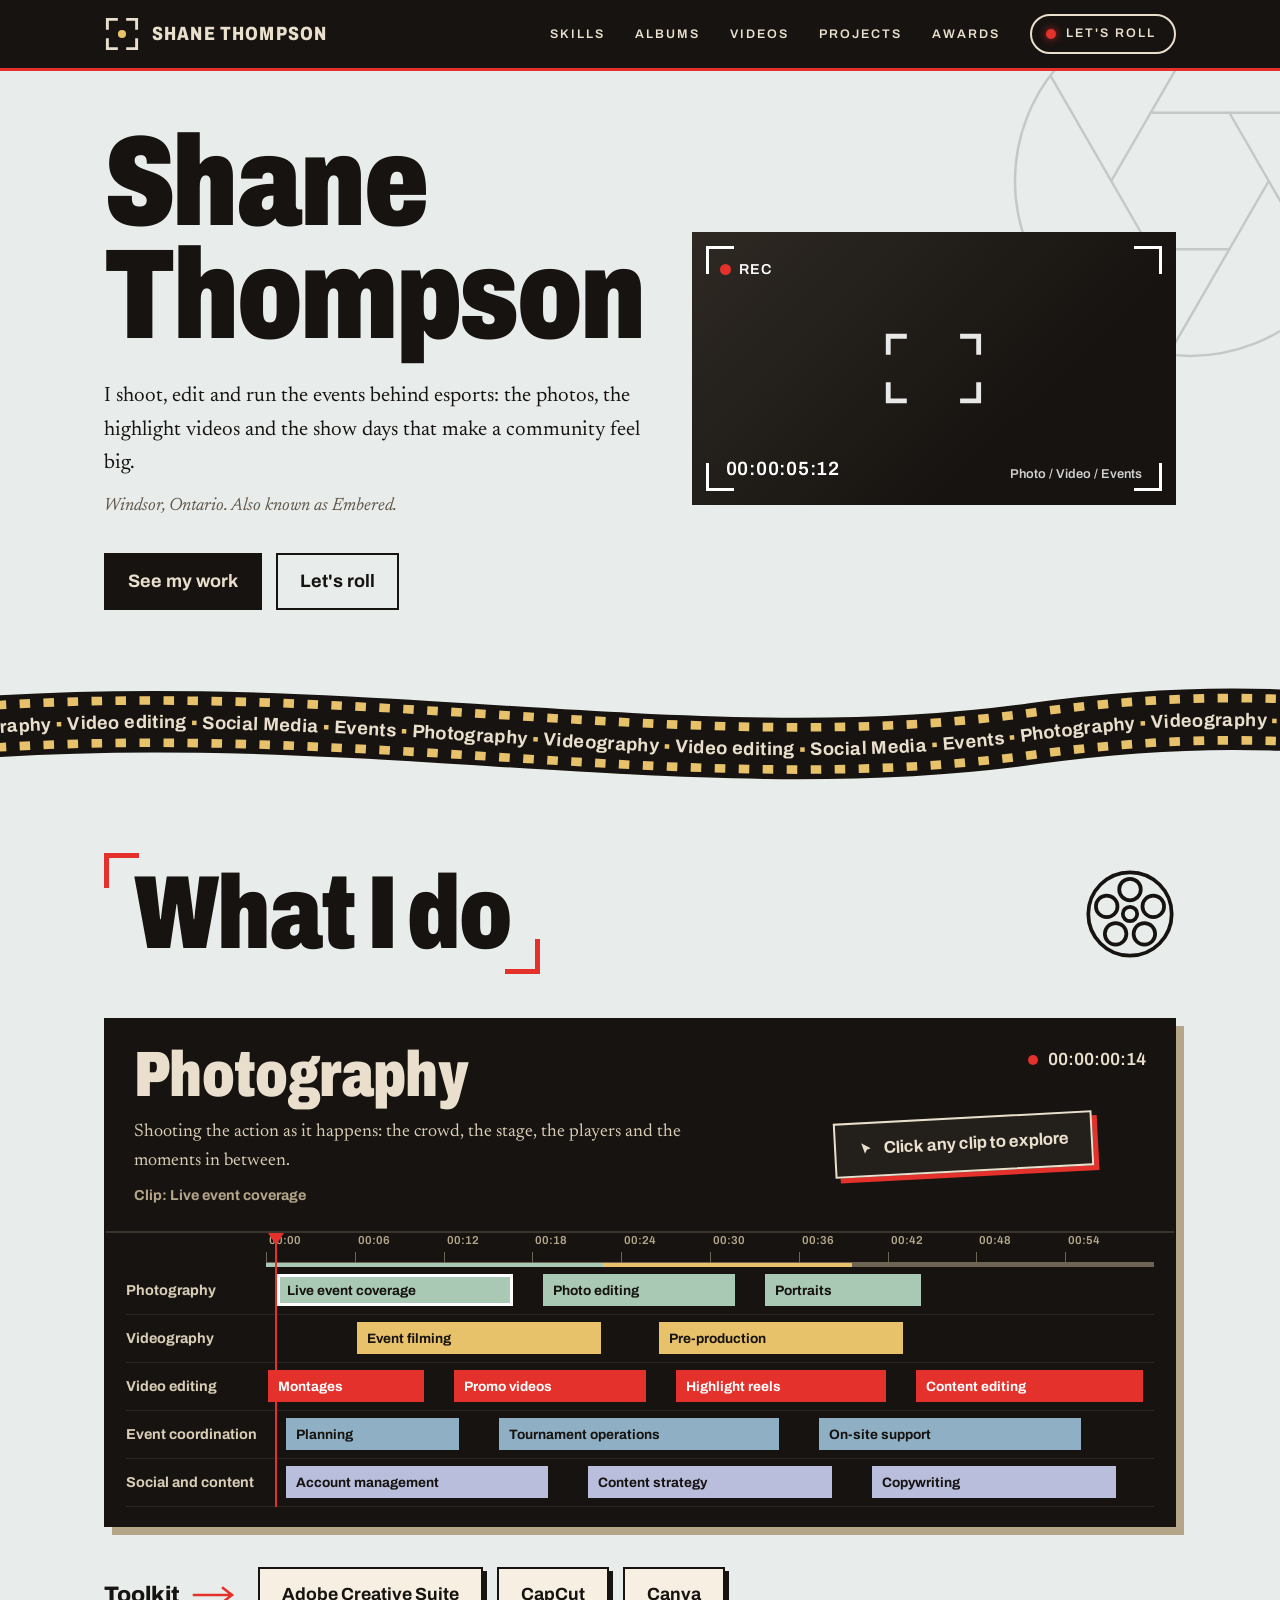
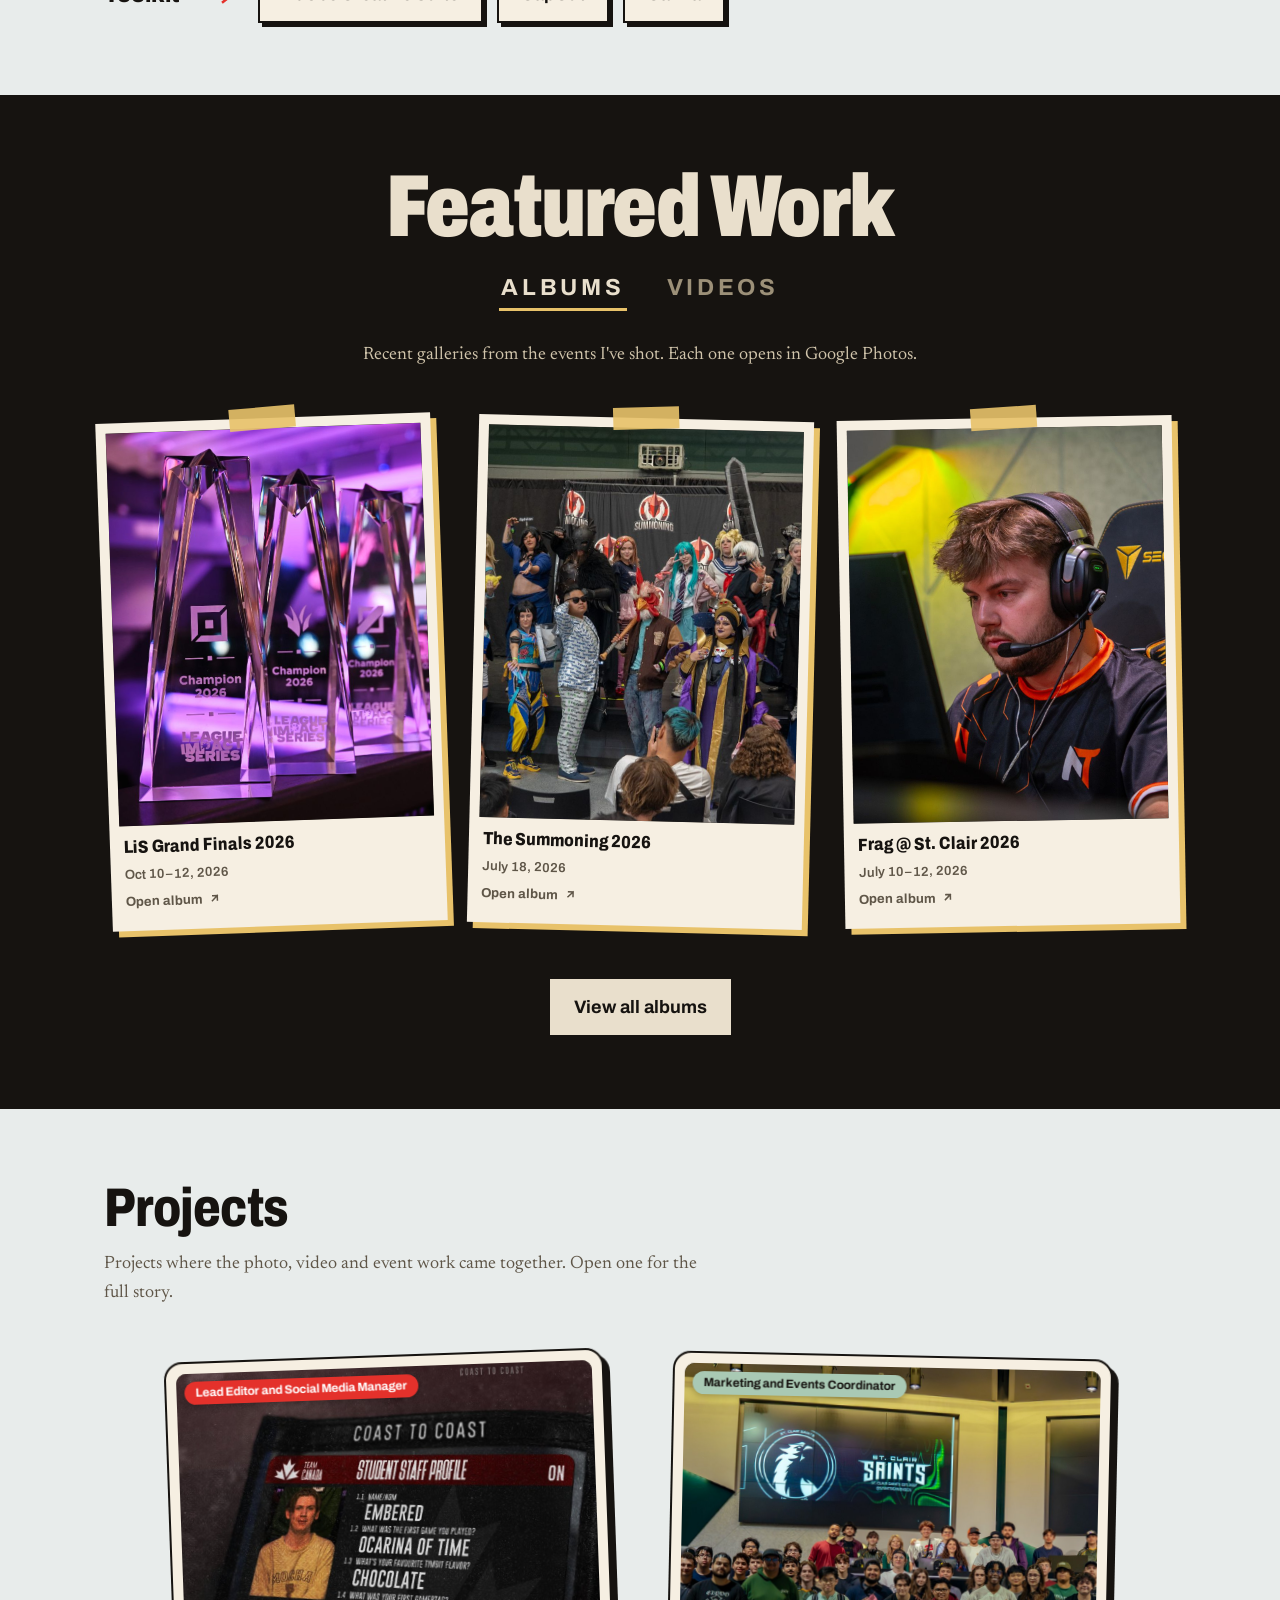
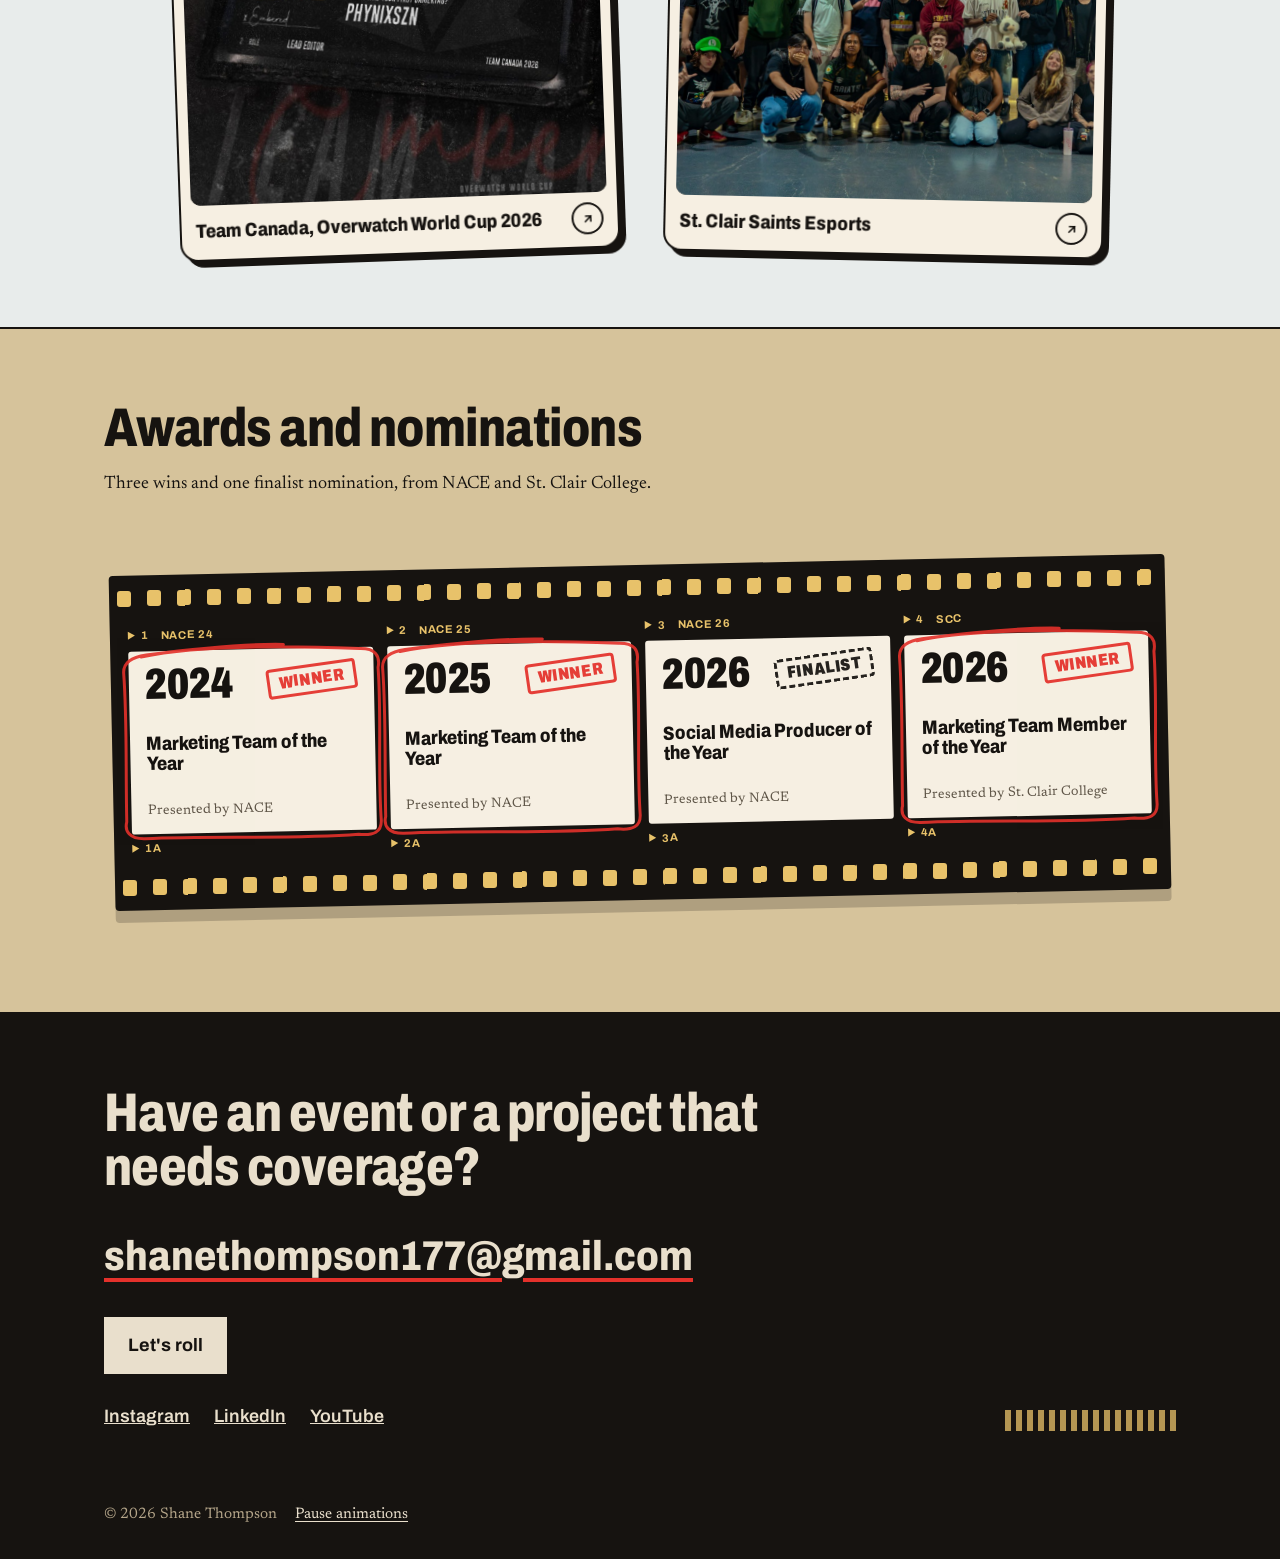
==== commit 4f16b283: "Add featured videos, video portfolio page and full albums list - Featured Work section with sliding " ====
--- a/index.html
+++ b/index.html
@@ -18,6 +18,7 @@
     <nav aria-label="Main"><ul>
       <li><a href="#skills">Skills</a></li>
       <li class="nv-al"><a href="albums.html">Albums</a></li>
+      <li class="nv-al"><a href="videos.html">Videos</a></li>
       <li><a href="#work">Projects</a></li>
       <li><a href="#awards">Awards</a></li>
       <li class="nv-contact"><a href="contact.html">Contact</a></li>
@@ -88,28 +89,72 @@
 
 <section class="block feat" id="albums">
   <div class="wrap">
-    <p class="eyebrow">Featured albums</p>
-    <h2>Photo albums</h2>
-    <p class="intro">Recent galleries from the events I've shot. Each one opens in Google Photos.</p>
-    <!-- Featured albums: replace each href with the album's Google Photos share link, and add a cover photo at images/albums/<name>/cover.jpg (portrait, about 4:5). Copy an <a class="al"> block to add more. -->
-    <div class="als">
-      <a class="al" href="https://photos.app.goo.gl/d2qjVAx8taKaibPC6" target="_blank" rel="noopener" style="--r:-2deg">
-        <span class="al-tape" aria-hidden="true"></span>
-        <div class="al-img"><img src="images/albums/lis-2026/cover.jpg" alt="Champion trophies lined up at League Impact Series 2026" style="object-position:22% 50%" loading="lazy" decoding="async"></div>
-        <div class="al-cap"><h3>LiS Grand Finals 2026</h3><p class="al-date">Oct 10–12, 2026</p><span>Open album <svg width="12" height="12" viewBox="0 0 24 24" fill="none" stroke="currentColor" stroke-width="3" stroke-linecap="square" aria-hidden="true"><path d="M7 17 17 7M8 7h9v9"/></svg></span></div>
-      </a>
-      <a class="al" href="https://photos.app.goo.gl/BAirNBNENMz6Ticj6" target="_blank" rel="noopener" style="--r:1.4deg">
-        <span class="al-tape" aria-hidden="true"></span>
-        <div class="al-img"><img src="images/albums/the-summoning-2026/cover.jpg" alt="Cosplayers posing on stage at The Summoning 2026" style="object-position:55% 50%" loading="lazy" decoding="async"></div>
-        <div class="al-cap"><h3>The Summoning 2026</h3><p class="al-date">July 18, 2026</p><span>Open album <svg width="12" height="12" viewBox="0 0 24 24" fill="none" stroke="currentColor" stroke-width="3" stroke-linecap="square" aria-hidden="true"><path d="M7 17 17 7M8 7h9v9"/></svg></span></div>
-      </a>
-      <a class="al" href="https://photos.app.goo.gl/i5zb3TWGw64ADu737" target="_blank" rel="noopener" style="--r:-1deg">
-        <span class="al-tape" aria-hidden="true"></span>
-        <div class="al-img"><img src="images/albums/frag-st-clair-2026/cover.jpg" alt="A player focused on his screen at Frag @ St. Clair" style="object-position:40% 40%" loading="lazy" decoding="async"></div>
-        <div class="al-cap"><h3>Frag @ St. Clair 2026</h3><p class="al-date">July 10–12, 2026</p><span>Open album <svg width="12" height="12" viewBox="0 0 24 24" fill="none" stroke="currentColor" stroke-width="3" stroke-linecap="square" aria-hidden="true"><path d="M7 17 17 7M8 7h9v9"/></svg></span></div>
-      </a>
-    </div>
-    <div class="al-more"><a class="btn light" href="albums.html">View all albums</a></div>
+    <span id="videos" class="vanchor"></span>
+    <h2 class="ftitle">Featured Work</h2>
+    <div class="ftabs" role="tablist" aria-label="Featured work">
+      <button type="button" role="tab" id="tab-albums" class="on" aria-selected="true" aria-controls="pn-albums">Albums</button>
+      <button type="button" role="tab" id="tab-videos" aria-selected="false" aria-controls="pn-videos" tabindex="-1">Videos</button>
+    </div>
+    <div class="fview">
+      <div class="ftrack">
+        <div class="fpanel" id="pn-albums" role="tabpanel" aria-labelledby="tab-albums">
+          <p class="intro">Recent galleries from the events I've shot. Each one opens in Google Photos.</p>
+        <!-- Featured albums: replace each href with the album's Google Photos share link, and add a cover photo at images/albums/<name>/cover.jpg (portrait, about 4:5). Copy an <a class="al"> block to add more. -->
+        <div class="als">
+          <a class="al" href="https://photos.app.goo.gl/d2qjVAx8taKaibPC6" target="_blank" rel="noopener" style="--r:-2deg">
+            <span class="al-tape" aria-hidden="true"></span>
+            <div class="al-img"><img src="images/albums/lis-2026/cover.jpg" alt="Champion trophies lined up at League Impact Series 2026" style="object-position:22% 50%" loading="lazy" decoding="async"></div>
+            <div class="al-cap"><h3>LiS Grand Finals 2026</h3><p class="al-date">Oct 10–12, 2026</p><span>Open album <svg width="12" height="12" viewBox="0 0 24 24" fill="none" stroke="currentColor" stroke-width="3" stroke-linecap="square" aria-hidden="true"><path d="M7 17 17 7M8 7h9v9"/></svg></span></div>
+          </a>
+          <a class="al" href="https://photos.app.goo.gl/BAirNBNENMz6Ticj6" target="_blank" rel="noopener" style="--r:1.4deg">
+            <span class="al-tape" aria-hidden="true"></span>
+            <div class="al-img"><img src="images/albums/the-summoning-2026/cover.jpg" alt="Cosplayers posing on stage at The Summoning 2026" style="object-position:55% 50%" loading="lazy" decoding="async"></div>
+            <div class="al-cap"><h3>The Summoning 2026</h3><p class="al-date">July 18, 2026</p><span>Open album <svg width="12" height="12" viewBox="0 0 24 24" fill="none" stroke="currentColor" stroke-width="3" stroke-linecap="square" aria-hidden="true"><path d="M7 17 17 7M8 7h9v9"/></svg></span></div>
+          </a>
+          <a class="al" href="https://photos.app.goo.gl/i5zb3TWGw64ADu737" target="_blank" rel="noopener" style="--r:-1deg">
+            <span class="al-tape" aria-hidden="true"></span>
+            <div class="al-img"><img src="images/albums/frag-st-clair-2026/cover.jpg" alt="A player focused on his screen at Frag @ St. Clair" style="object-position:40% 40%" loading="lazy" decoding="async"></div>
+            <div class="al-cap"><h3>Frag @ St. Clair 2026</h3><p class="al-date">July 10–12, 2026</p><span>Open album <svg width="12" height="12" viewBox="0 0 24 24" fill="none" stroke="currentColor" stroke-width="3" stroke-linecap="square" aria-hidden="true"><path d="M7 17 17 7M8 7h9v9"/></svg></span></div>
+          </a>
+        </div>
+        <div class="al-more"><a class="btn light" href="albums.html">View all albums</a></div>
+        </div>
+        <div class="fpanel" id="pn-videos" role="tabpanel" aria-labelledby="tab-videos" aria-hidden="true" inert>
+          <p class="intro">A few edits I'm proud of. Each one plays on YouTube.</p>
+          <!-- Featured videos: for each card paste the YouTube video ID into data-yt (the part after v= in the link), then edit the title, the meta line, your role(s) and the short description. The thumbnail loads from YouTube by itself. -->
+          <div class="vds">
+            <a class="vd" data-yt="" href="https://www.youtube.com/" target="_blank" rel="noopener">
+              <div class="vd-img"><span class="vd-play" aria-hidden="true"><svg width="22" height="22" viewBox="0 0 24 24" fill="currentColor" aria-hidden="true"><path d="M8 5v14l11-7z"/></svg></span></div>
+              <div class="vd-cap">
+                <h3>Video title 1</h3>
+                <p class="al-date">Category · Date</p>
+                <p class="vd-role"><b>My role</b> Editor · Motion graphics · Colour</p>
+                <p class="vd-desc">What this video was for, what I accomplished, and what I did on it. Replace this with 2 to 3 sentences.</p>
+              </div>
+            </a>
+            <a class="vd" data-yt="" href="https://www.youtube.com/" target="_blank" rel="noopener">
+              <div class="vd-img"><span class="vd-play" aria-hidden="true"><svg width="22" height="22" viewBox="0 0 24 24" fill="currentColor" aria-hidden="true"><path d="M8 5v14l11-7z"/></svg></span></div>
+              <div class="vd-cap">
+                <h3>Video title 2</h3>
+                <p class="al-date">Category · Date</p>
+                <p class="vd-role"><b>My role</b> Editor · Motion graphics · Colour</p>
+                <p class="vd-desc">What this video was for, what I accomplished, and what I did on it. Replace this with 2 to 3 sentences.</p>
+              </div>
+            </a>
+            <a class="vd" data-yt="" href="https://www.youtube.com/" target="_blank" rel="noopener">
+              <div class="vd-img"><span class="vd-play" aria-hidden="true"><svg width="22" height="22" viewBox="0 0 24 24" fill="currentColor" aria-hidden="true"><path d="M8 5v14l11-7z"/></svg></span></div>
+              <div class="vd-cap">
+                <h3>Video title 3</h3>
+                <p class="al-date">Category · Date</p>
+                <p class="vd-role"><b>My role</b> Editor · Motion graphics · Colour</p>
+                <p class="vd-desc">What this video was for, what I accomplished, and what I did on it. Replace this with 2 to 3 sentences.</p>
+              </div>
+            </a>
+          </div>
+          <div class="al-more"><a class="btn light" href="videos.html">Video portfolio</a></div>
+        </div>
+      </div>
+    </div>
   </div>
 </section>
 
@@ -121,23 +166,14 @@
     <div class="cards">
       <a class="pcard" href="team-canada-owwc-2026.html" style="--c:#E4312B;--cf:#fff;--r:-2deg">
         <div class="pc-in">
-          <div class="pc-img"><img src="images/team-canada/card.jpg" alt="" loading="lazy" decoding="async"><span class="pc-tag">Lead Editor and Social Media Manager</span></div>
+          <div class="pc-img"><img src="images/team-canada/card.jpg" alt="" loading="lazy" decoding="async"><span class="pc-tag">Lead Editor and Social Media Manager</span><span class="pc-date">2026</span></div>
           <div class="pc-cap"><h3>Team Canada, Overwatch World Cup 2026</h3><span class="pc-go" aria-hidden="true"><svg width="13" height="13" viewBox="0 0 24 24" fill="none" stroke="currentColor" stroke-width="3" stroke-linecap="square" aria-hidden="true"><path d="M7 17 17 7M8 7h9v9"/></svg></span></div>
-          <span class="pc-foil" aria-hidden="true"></span>
         </div>
       </a>
       <a class="pcard" href="st-clair-saints.html" style="--c:#A9C9B4;--cf:#161310;--r:1.2deg">
         <div class="pc-in">
-          <div class="pc-img"><img src="images/st-clair-saints/card.jpg" alt="" loading="lazy" decoding="async"><span class="pc-tag">Marketing and Events Coordinator</span></div>
+          <div class="pc-img"><img src="images/st-clair-saints/card.jpg" alt="" loading="lazy" decoding="async"><span class="pc-tag">Marketing and Events Coordinator</span><span class="pc-date">2023 &ndash; Present</span></div>
           <div class="pc-cap"><h3>St. Clair Saints Esports</h3><span class="pc-go" aria-hidden="true"><svg width="13" height="13" viewBox="0 0 24 24" fill="none" stroke="currentColor" stroke-width="3" stroke-linecap="square" aria-hidden="true"><path d="M7 17 17 7M8 7h9v9"/></svg></span></div>
-          <span class="pc-foil" aria-hidden="true"></span>
-        </div>
-      </a>
-      <a class="pcard" href="esports-canada-enc-2027.html" style="--c:#E8C26A;--cf:#161310;--r:-1deg">
-        <div class="pc-in">
-          <div class="pc-img"><img src="images/esports-canada-enc-2027/card.jpg" alt="" loading="lazy" decoding="async"><span class="pc-tag">Marketing and Events Coordinator</span></div>
-          <div class="pc-cap"><h3>Esports Canada, ENC 2027</h3><span class="pc-go" aria-hidden="true"><svg width="13" height="13" viewBox="0 0 24 24" fill="none" stroke="currentColor" stroke-width="3" stroke-linecap="square" aria-hidden="true"><path d="M7 17 17 7M8 7h9v9"/></svg></span></div>
-          <span class="pc-foil" aria-hidden="true"></span>
         </div>
       </a>
     </div>
--- a/styles.css
+++ b/styles.css
@@ -124,8 +124,9 @@
 .pc-cap h3{font-family:var(--display);font-weight:800;font-stretch:85%;font-size:1.2rem;line-height:1.08}
 .pc-go{flex:none;width:32px;height:32px;display:grid;place-items:center;border:2px solid var(--line);border-radius:50%;transition:background .15s,color .15s,border-color .15s}
 .pcard:hover .pc-go,.pcard:focus-visible .pc-go{background:var(--rec);border-color:var(--rec);color:#fff}
-.pc-foil{position:absolute;inset:0;pointer-events:none;opacity:0;transition:opacity .25s;mix-blend-mode:soft-light;background:radial-gradient(circle at var(--mx,50%) var(--my,25%),rgba(255,255,255,.8),rgba(255,255,255,0) 50%),linear-gradient(105deg,transparent 30%,rgba(255,0,140,.55) 38%,rgba(0,190,255,.55) 46%,rgba(255,235,60,.55) 54%,transparent 62%);background-size:100% 100%,300% 100%;background-position:0 0,var(--mx,50%) 0;background-repeat:no-repeat}
-.pcard:hover .pc-foil,.pcard:focus-visible .pc-foil{opacity:1}
+.pc-date{position:absolute;z-index:2;right:8px;bottom:8px;padding:5px 12px;border-radius:12px;background:var(--ink);color:#E8C26A;font-family:var(--display);font-weight:700;font-size:.8rem;letter-spacing:.04em;opacity:0;transform:translateY(6px);transition:opacity .2s,transform .2s;pointer-events:none}
+.pcard:hover .pc-date,.pcard:focus-visible .pc-date{opacity:1;transform:none}
+@media(hover:none){.pc-date{opacity:1;transform:none}}
 
 /* ---------- Image slots: a labelled placeholder shows until the photo file exists ---------- */
 .pc-img.missing,.shot.missing{background:linear-gradient(165deg,color-mix(in srgb,var(--c,#7FA3B8) 40%,#161310),#161310 90%);outline:2px dashed rgba(255,255,255,.32);outline-offset:-14px}
@@ -178,7 +179,7 @@
 @media(max-width:700px){
   .g2,.g3{grid-template-columns:1fr}
 }
-@media(prefers-reduced-motion:reduce){.pcard,.pc-in,.pc-foil,.pc-go{transition:none}}
+@media(prefers-reduced-motion:reduce){.pcard,.pc-in,.pc-date,.pc-go{transition:none}}
 
 /* ---------- Awards: a strip of 35mm film on an amber light table ---------- */
 section.block.awards{background:#D6C39B}
@@ -387,3 +388,59 @@
 .cp-thanks p{margin-top:14px;font-size:1.15rem}
 .cp-form.done>*:not(.cp-thanks){display:none}
 .cp-send:disabled{opacity:.6;cursor:wait}
+#work .cards{gap:48px 56px}
+#work .pcard{width:min(100%,440px);aspect-ratio:88/100}
+
+/* ---------- Featured tabs (albums / videos) and video cards ---------- */
+.ftabs{display:flex;flex-wrap:wrap;gap:6px 34px}
+.ftabs button{padding:0 0 8px;border:0;border-bottom:3px solid transparent;background:none;color:#9C9078;font-family:var(--display);font-weight:800;font-stretch:80%;font-size:clamp(1.9rem,4.4vw,2.6rem);line-height:1.05;cursor:pointer;transition:color .2s,border-color .2s}
+.ftabs button:hover{color:var(--sand)}
+.ftabs button.on{color:var(--sand);border-bottom-color:#E8C26A}
+.ftabs button:focus-visible{outline:2px solid #E8C26A;outline-offset:4px}
+.fview{box-sizing:border-box;overflow:hidden;margin:6px -16px -24px;padding:20px 16px 24px;transition:height .45s cubic-bezier(.2,.7,.2,1)}
+.ftrack{display:flex;align-items:flex-start;transition:transform .5s cubic-bezier(.2,.7,.2,1)}
+.ftrack.v{transform:translateX(-100%)}
+.fpanel{flex:0 0 100%;min-width:0;opacity:1;transition:opacity .35s}
+.fpanel[aria-hidden="true"]{opacity:0;pointer-events:none}
+.fpanel>.intro{margin-top:0}
+.vds{margin-top:48px;display:grid;grid-template-columns:repeat(3,1fr);gap:40px 34px}
+.vd{display:block;position:relative;background:#0F0D0B;border:2px solid var(--sand);color:var(--sand);text-decoration:none;box-shadow:6px 6px 0 #E8C26A;transition:transform .2s,box-shadow .2s}
+.vd:hover,.vd:focus-visible{transform:translateY(-6px);box-shadow:9px 10px 0 #E8C26A}
+.vd::before,.vd::after{content:"";display:block;height:16px;background:radial-gradient(circle 3.5px at 9px 8px,var(--sand) 97%,transparent) 0 0/20px 16px repeat-x}
+.vd-img{position:relative;aspect-ratio:16/9;background:#2E2923;overflow:hidden;margin:0 10px}
+.vd-img img{position:absolute;inset:0;width:100%;height:100%;object-fit:cover;transition:transform .5s}
+.vd:hover .vd-img img,.vd:focus-visible .vd-img img{transform:scale(1.04)}
+.vd-play{position:absolute;z-index:2;left:50%;top:50%;width:54px;height:54px;margin:-27px 0 0 -27px;display:grid;place-items:center;border-radius:50%;background:rgba(22,19,16,.72);border:2px solid var(--sand);color:var(--sand);transition:background .2s,color .2s,border-color .2s}
+.vd-play svg{margin-left:3px}
+.vd:hover .vd-play,.vd:focus-visible .vd-play{background:#E8C26A;border-color:#E8C26A;color:var(--ink)}
+.vd-cap{padding:14px 12px 4px}
+.vd-cap h3{font-family:var(--display);font-weight:800;font-stretch:85%;font-size:1.1rem;line-height:1.1}
+.vd-cap .al-date{color:#D0C4AB;margin-top:6px}
+.vd-img.missing{outline:2px dashed rgba(255,255,255,.3);outline-offset:-12px;background:linear-gradient(165deg,#3D362D,#161310 90%)}
+.vd-img.missing>.ph-label{inset:auto 0 12px 0;display:block;padding:0 18px;font-size:.72rem;opacity:.7;z-index:2;text-align:center;position:absolute;color:#E9DFCC;font-family:var(--display);font-weight:600}
+.alt.vt{aspect-ratio:16/9}
+.alt.vt::before{content:"";position:absolute;z-index:2;left:50%;top:18px;width:30px;height:30px;margin-left:-15px;border-radius:50%;background:rgba(22,19,16,.6) url("data:image/svg+xml,%3Csvg xmlns='http://www.w3.org/2000/svg' viewBox='0 0 24 24' fill='%23fff'%3E%3Cpath d='M9 6.5v11l9-5.5z'/%3E%3C/svg%3E") center/18px no-repeat;border:2px solid #fff}
+@media(max-width:980px){.vds{gap:36px 22px}}
+@media(max-width:700px){.vds{grid-template-columns:1fr;max-width:420px;margin-left:auto;margin-right:auto}}
+@media(prefers-reduced-motion:reduce){.fview,.ftrack,.fpanel,.vd,.vd-img img{transition:none}}
+html.still .fview,html.still .ftrack,html.still .fpanel{transition:none}
+.vanchor{display:block;position:relative;top:-90px;height:0}
+
+/* Featured Work: big centred title, centred tabs */
+.ftitle{text-align:center;font-family:var(--display);font-weight:900;font-stretch:75%;font-size:clamp(3rem,8vw,5.5rem);line-height:.9;letter-spacing:-.02em}
+.ftabs{justify-content:center;gap:6px 38px;margin-top:30px}
+.ftabs button{font-size:clamp(1.15rem,2.4vw,1.45rem);font-weight:700;font-stretch:100%;letter-spacing:.16em;text-transform:uppercase;padding:0 2px 8px}
+.fpanel>.intro{text-align:center;margin-left:auto;margin-right:auto;max-width:620px}
+.fpanel>.intro{margin-top:4px}
+
+/* Video descriptions */
+.vd{display:flex;flex-direction:column}
+.vd-cap{flex:1;padding:14px 12px 14px}
+.vd-role{margin-top:12px;font-family:var(--display);font-weight:600;font-size:.82rem;line-height:1.4;color:var(--sand)}
+.vd-role b{display:block;margin-bottom:2px;font-weight:700;font-size:.7rem;letter-spacing:.16em;text-transform:uppercase;color:#E8C26A}
+.vd-desc{margin-top:10px;font-size:.95rem;line-height:1.5;color:#D0C4AB}
+.vd[hidden]{display:none}
+.vpage{margin-top:28px;gap:26px 22px;align-items:stretch}
+@media(max-width:980px){.vpage{grid-template-columns:repeat(2,1fr)}}
+@media(max-width:860px){#pn-videos .vds{grid-template-columns:1fr;max-width:440px;margin-left:auto;margin-right:auto}}
+@media(max-width:700px){.vpage{grid-template-columns:1fr;max-width:440px;margin-left:auto;margin-right:auto}}
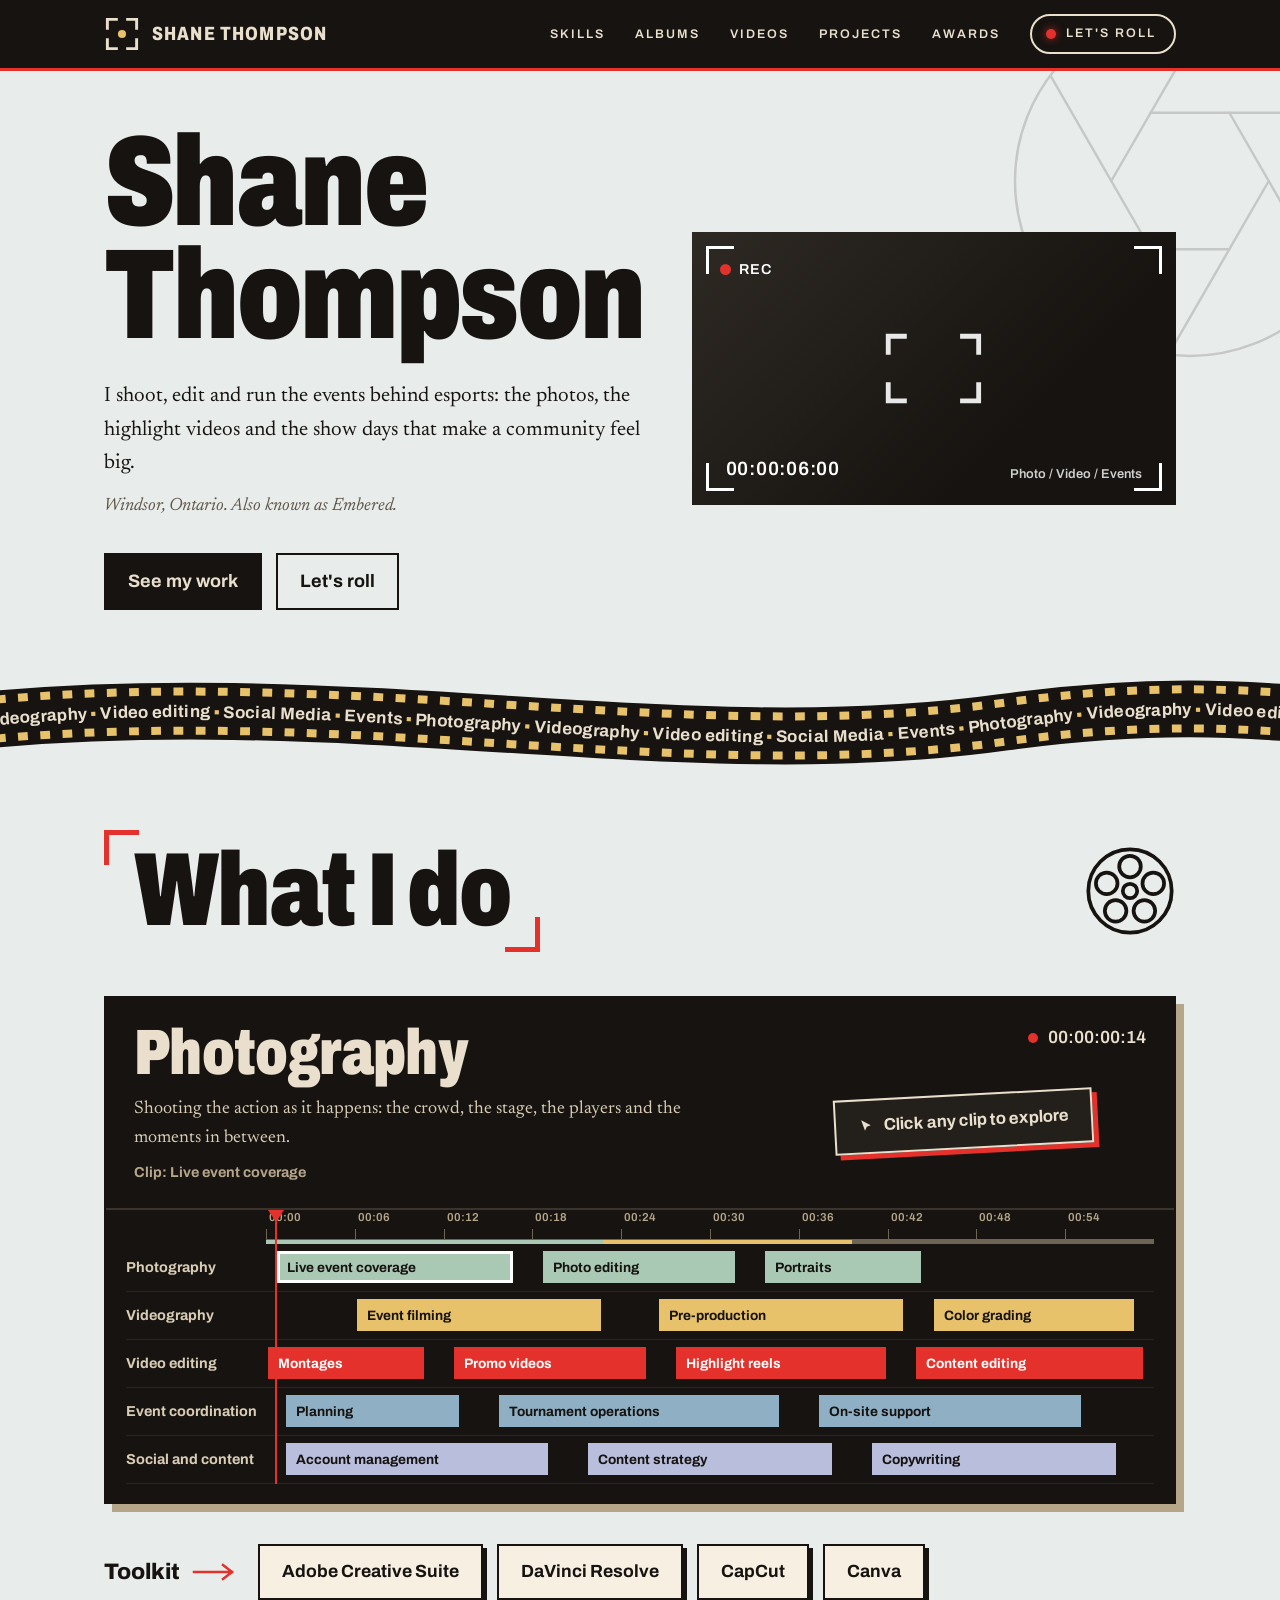
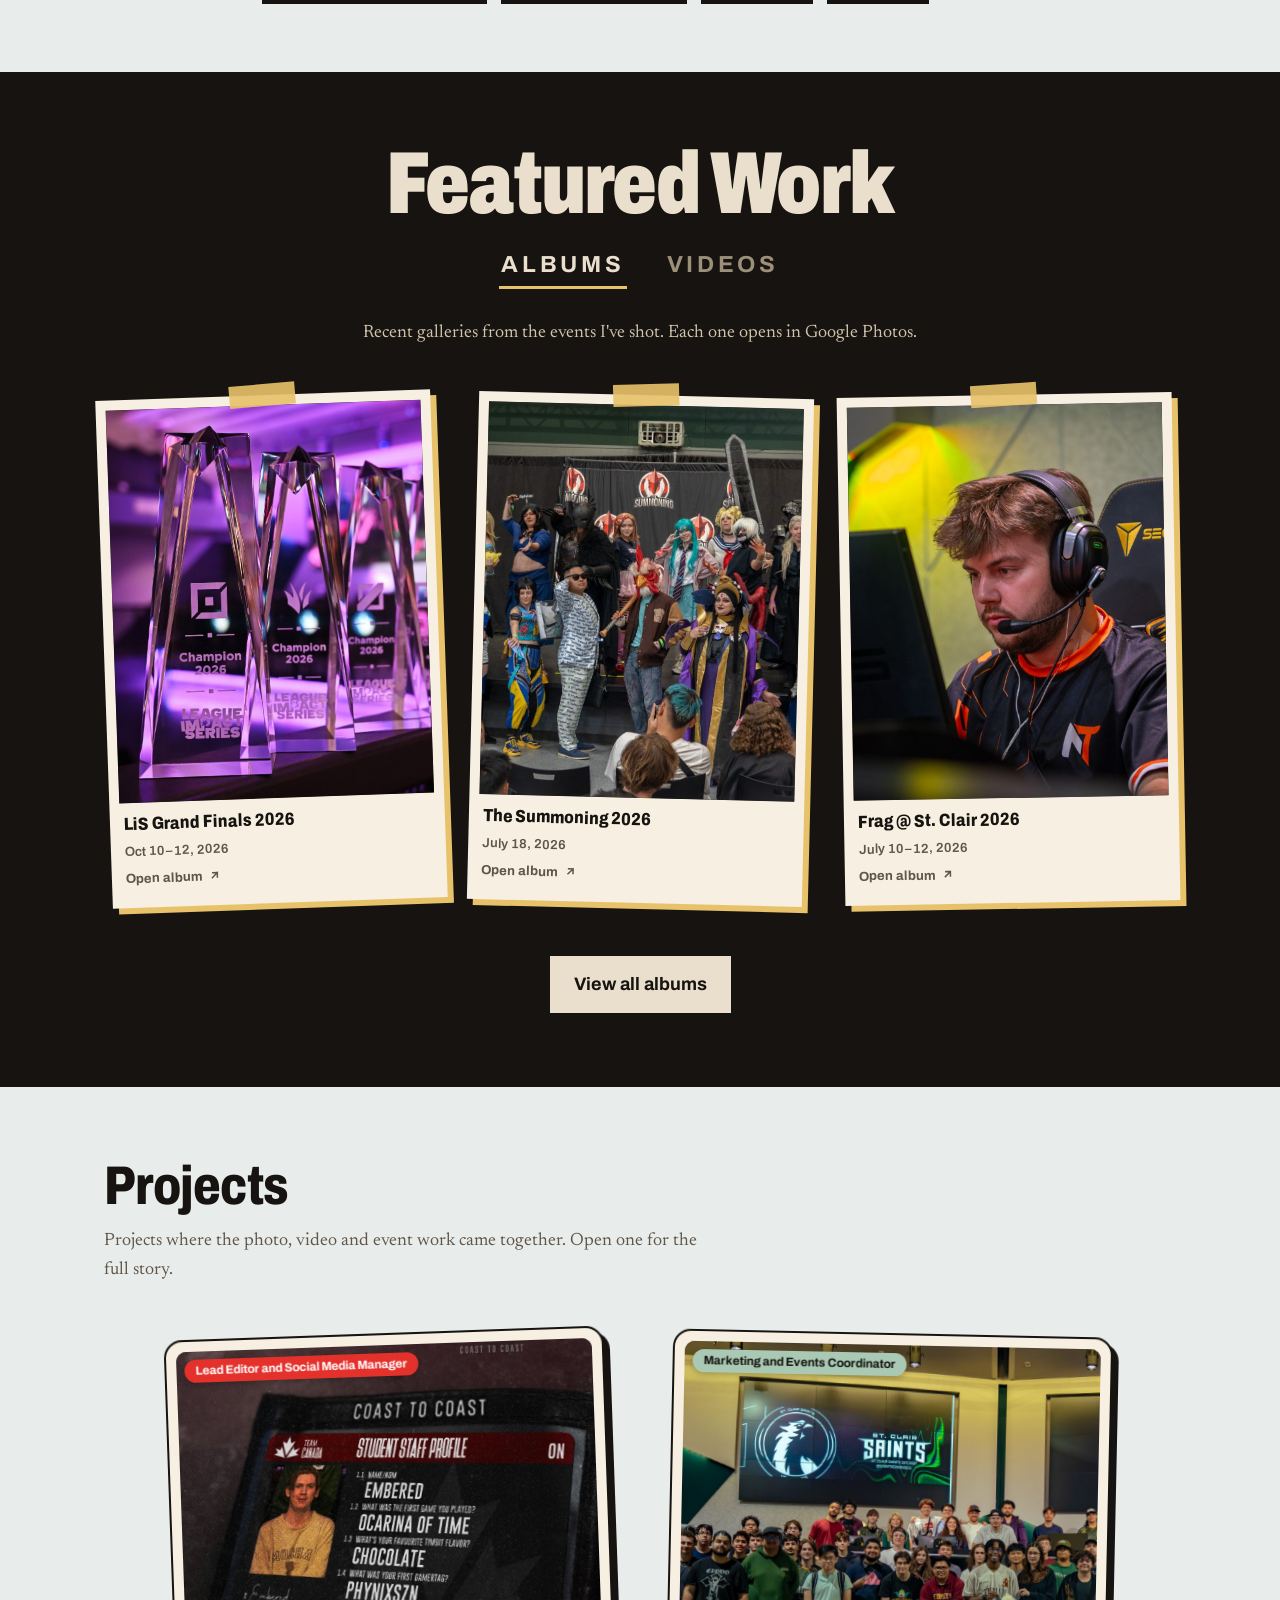
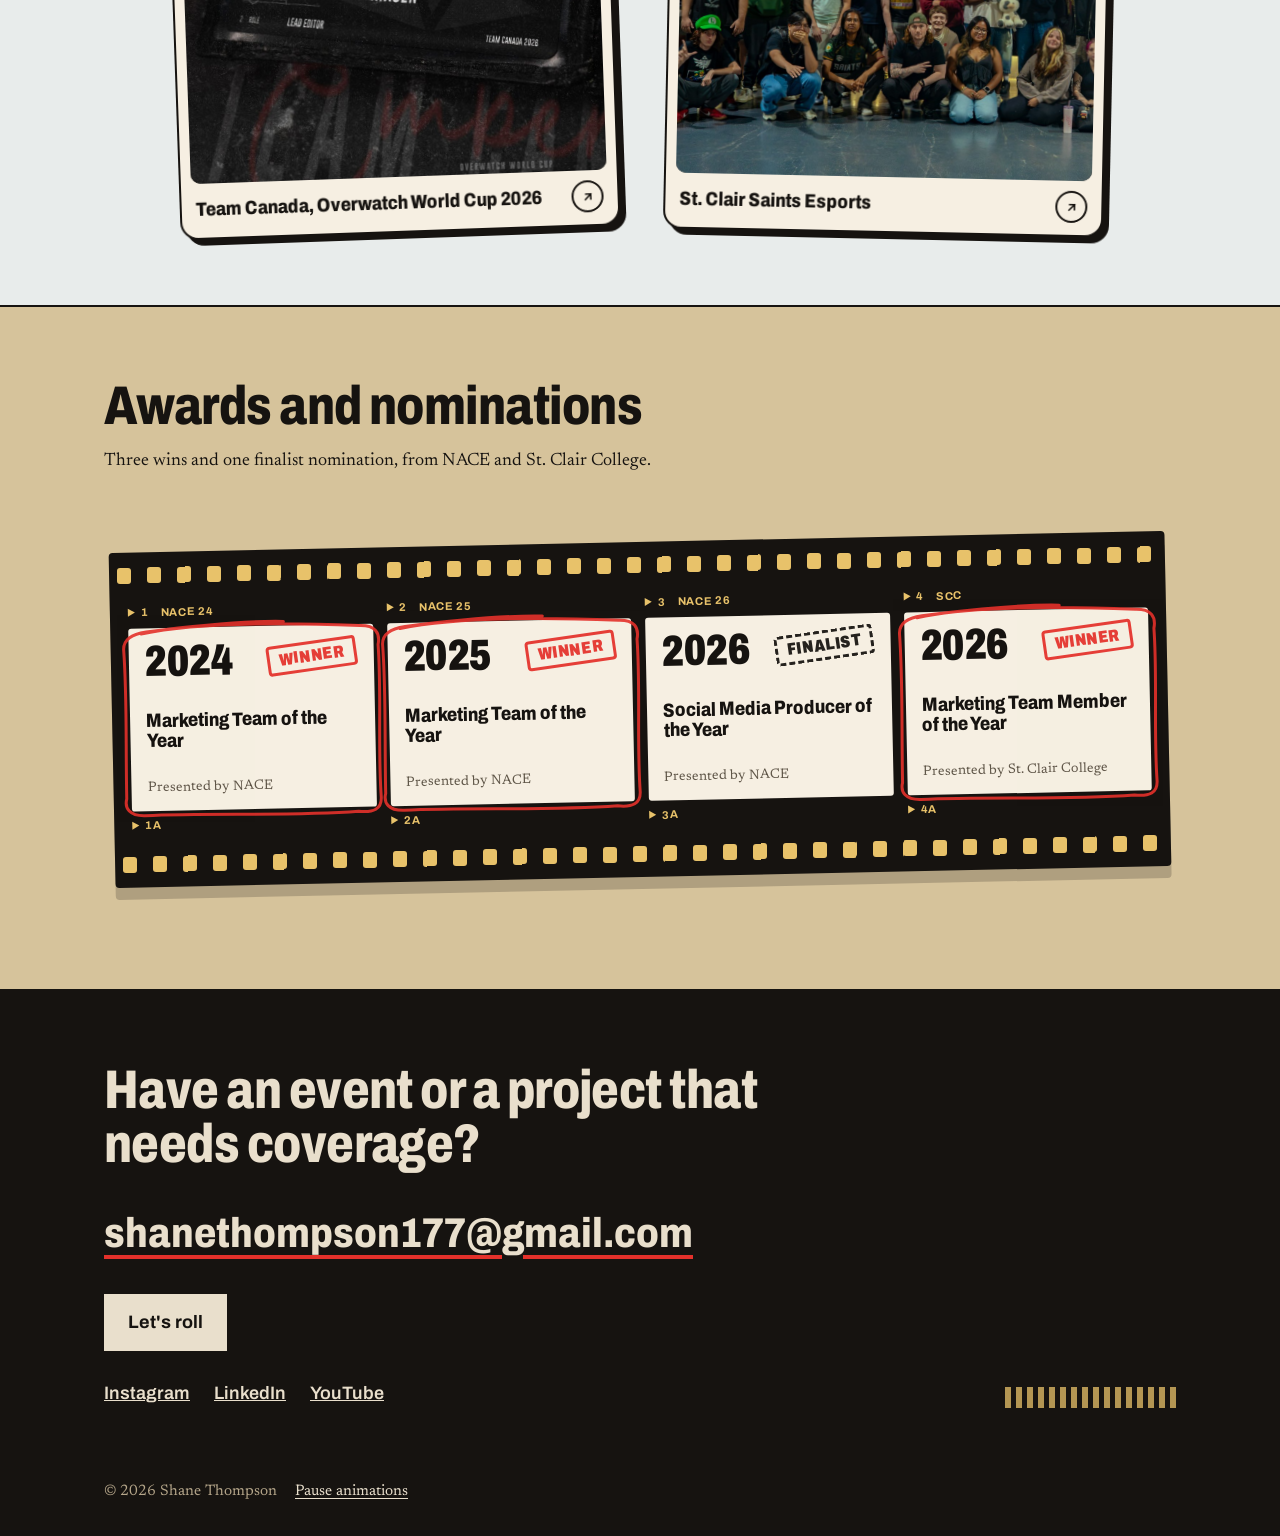
==== commit 1a35892d: "Add DaVinci Resolve and color grading; fix film strip clipping - Toolkit: add DaVinci Resolve - Vide" ====
--- a/index.html
+++ b/index.html
@@ -51,7 +51,7 @@
 </section>
 
 <div class="ticker" aria-hidden="true" data-phrases="Photography|Videography|Video editing|Social Media|Events">
-  <svg viewBox="0 0 1440 120" preserveAspectRatio="xMidYMid slice">
+  <svg viewBox="0 8 1440 104" preserveAspectRatio="xMidYMid slice">
     <path id="fsc" class="body" d="M-60 62C380 12 760 112 1130 60C1290 38 1400 44 1500 54"/>
     <path class="hole" d="M-60 40C380 -10 760 90 1130 38C1290 16 1400 22 1500 32"/>
     <path class="hole" d="M-60 84C380 34 760 134 1130 82C1290 60 1400 66 1500 76"/>
@@ -76,14 +76,14 @@
         <div class="ruler" aria-hidden="true"><span style="left:0%">00:00</span><span style="left:10%">00:06</span><span style="left:20%">00:12</span><span style="left:30%">00:18</span><span style="left:40%">00:24</span><span style="left:50%">00:30</span><span style="left:60%">00:36</span><span style="left:70%">00:42</span><span style="left:80%">00:48</span><span style="left:90%">00:54</span></div>
         <div class="rbar" aria-hidden="true"></div>
     <div class="lane"><span class="lb">Photography</span><div class="trk"><button class="clip" style="--c:#A9C9B4;left:1%;width:27%" data-t="0" data-l="Live event coverage" data-d="Shooting the action as it happens: the crowd, the stage, the players and the moments in between." data-p="1" aria-pressed="false">Live event coverage</button><button class="clip" style="--c:#A9C9B4;left:31%;width:22%" data-t="0" data-l="Photo editing" data-d="Culling, color and retouching so every gallery looks consistent and is ready to post." data-p="31" aria-pressed="false">Photo editing</button><button class="clip" style="--c:#A9C9B4;left:56%;width:18%" data-t="0" data-l="Portraits" data-d="Player and team portraits with clean lighting that give profiles and promos a polished look." data-p="56" aria-pressed="false">Portraits</button></div></div>
-    <div class="lane"><span class="lb">Videography</span><div class="trk"><button class="clip" style="--c:#E8C26A;left:10%;width:28%" data-t="1" data-l="Event filming" data-d="Capturing live events on camera, from wide shots of the room to close-up reactions." data-p="10" aria-pressed="false">Event filming</button><button class="clip" style="--c:#E8C26A;left:44%;width:28%" data-t="1" data-l="Pre-production" data-d="Planning the shoot ahead of time: shot lists, locations, schedules and gear." data-p="44" aria-pressed="false">Pre-production</button></div></div>
+    <div class="lane"><span class="lb">Videography</span><div class="trk"><button class="clip" style="--c:#E8C26A;left:10%;width:28%" data-t="1" data-l="Event filming" data-d="Capturing live events on camera, from wide shots of the room to close-up reactions." data-p="10" aria-pressed="false">Event filming</button><button class="clip" style="--c:#E8C26A;left:44%;width:28%" data-t="1" data-l="Pre-production" data-d="Planning the shoot ahead of time: shot lists, locations, schedules and gear." data-p="44" aria-pressed="false">Pre-production</button><button class="clip" style="--c:#E8C26A;left:75%;width:23%" data-t="1" data-l="Color grading" data-d="Grading footage in DaVinci Resolve so every shot matches and the final video has a consistent, polished look." data-p="75" aria-pressed="false">Color grading</button></div></div>
     <div class="lane"><span class="lb">Video editing</span><div class="trk"><button class="clip red" style="--c:#E4312B;left:0%;width:18%" data-t="2" data-l="Montages" data-d="Fast, music-driven cuts that turn a season or an event into a story." data-p="0" aria-pressed="false">Montages</button><button class="clip red" style="--c:#E4312B;left:21%;width:22%" data-t="2" data-l="Promo videos" data-d="Promotional and campaign videos that announce events and build hype." data-p="21" aria-pressed="false">Promo videos</button><button class="clip red" style="--c:#E4312B;left:46%;width:24%" data-t="2" data-l="Highlight reels" data-d="The best plays and moments, cut tight for social posts and stream recaps." data-p="46" aria-pressed="false">Highlight reels</button><button class="clip red" style="--c:#E4312B;left:73%;width:26%" data-t="2" data-l="Content editing" data-d="Everyday social content, from short clips to recaps, edited to fit each platform." data-p="73" aria-pressed="false">Content editing</button></div></div>
     <div class="lane"><span class="lb">Event coordination</span><div class="trk"><button class="clip" style="--c:#8FB0C4;left:2%;width:20%" data-t="3" data-l="Planning" data-d="Building the run of show: timelines, logistics and the details behind a smooth event." data-p="2" aria-pressed="false">Planning</button><button class="clip" style="--c:#8FB0C4;left:26%;width:32%" data-t="3" data-l="Tournament operations" data-d="Keeping brackets, schedules and players on track so the competition runs smoothly." data-p="26" aria-pressed="false">Tournament operations</button><button class="clip" style="--c:#8FB0C4;left:62%;width:30%" data-t="3" data-l="On-site support" data-d="Hands-on help on show day, solving problems and keeping the team and event moving." data-p="62" aria-pressed="false">On-site support</button></div></div>
     <div class="lane"><span class="lb">Social and content</span><div class="trk"><button class="clip" style="--c:#B9BEDC;left:2%;width:30%" data-t="4" data-l="Account management" data-d="Running day-to-day posting, community replies and channel upkeep across platforms." data-p="2" aria-pressed="false">Account management</button><button class="clip" style="--c:#B9BEDC;left:36%;width:28%" data-t="4" data-l="Content strategy" data-d="Planning what to post, when and why, built around goals and audience." data-p="36" aria-pressed="false">Content strategy</button><button class="clip" style="--c:#B9BEDC;left:68%;width:28%" data-t="4" data-l="Copywriting" data-d="Captions, announcements and campaign copy that sound like the brand." data-p="68" aria-pressed="false">Copywriting</button></div></div>
         <div class="playhead" id="head" aria-hidden="true"></div>
       </div></div>
     </div>
-    <p class="kit"><span class="l">Toolkit<svg width="46" height="20" viewBox="0 0 46 20" aria-hidden="true"><path d="M2 10h38M31 3l9 7-9 7"/></svg></span><span class="t">Adobe Creative Suite</span><span class="t">CapCut</span><span class="t">Canva</span></p>
+    <p class="kit"><span class="l">Toolkit<svg width="46" height="20" viewBox="0 0 46 20" aria-hidden="true"><path d="M2 10h38M31 3l9 7-9 7"/></svg></span><span class="t">Adobe Creative Suite</span><span class="t">DaVinci Resolve</span><span class="t">CapCut</span><span class="t">Canva</span></p>
   </div>
 </section>
 
--- a/styles.css
+++ b/styles.css
@@ -217,7 +217,7 @@
 .rbar::after{content:"";position:absolute;inset:0;background:linear-gradient(90deg,transparent 40%,rgba(255,255,255,.65) 50%,transparent 60%);transform:translateX(-100%)}
 .ticker{margin:-6px 0 -10px;line-height:0}
 #skills{border-top:0}
-.ticker svg{display:block;width:100%;height:clamp(84px,9vw,120px)}
+.ticker svg{display:block;width:100%;height:max(84px,7.22vw)}
 .ticker .body{fill:none;stroke:var(--ink);stroke-width:64}
 .ticker .hole{fill:none;stroke:#E8C26A;stroke-width:9;stroke-dasharray:11 14}
 .ticker text{font-family:var(--display);font-weight:700;font-size:19px;fill:var(--sand);letter-spacing:.02em}
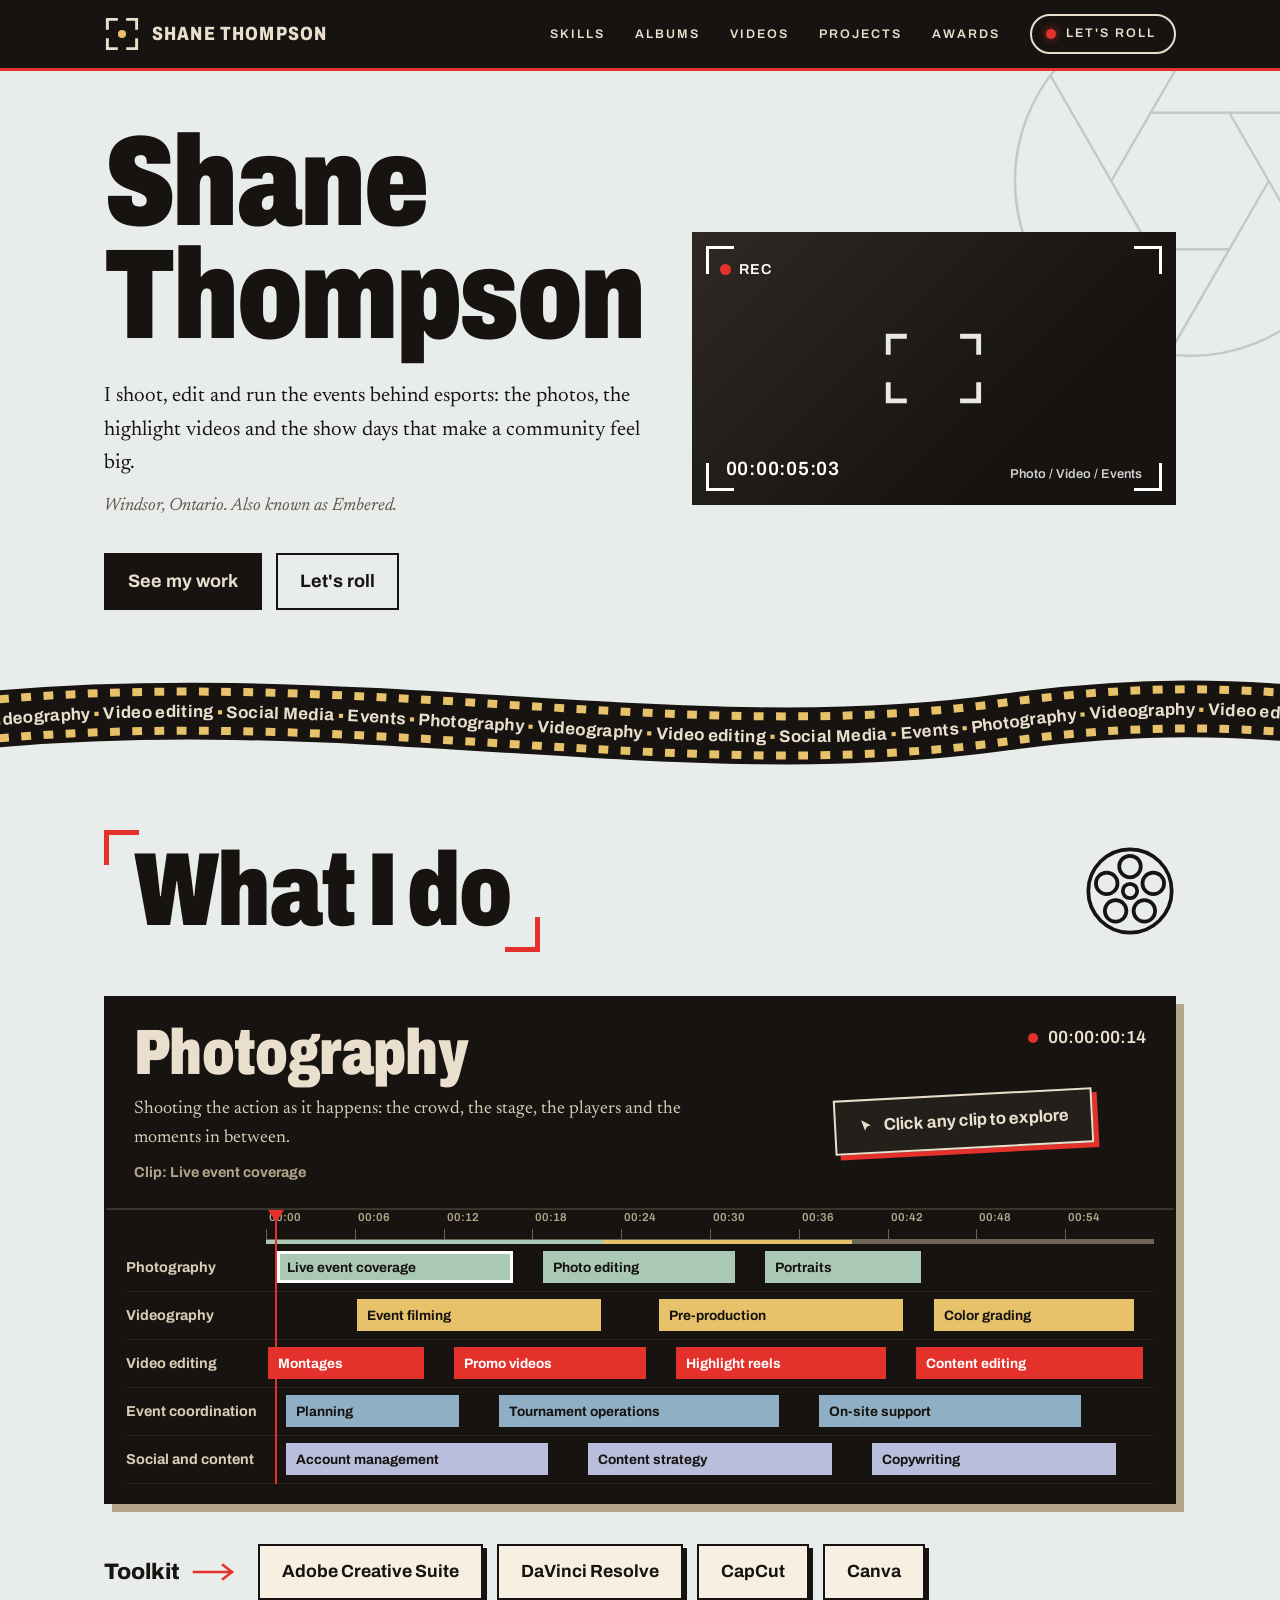
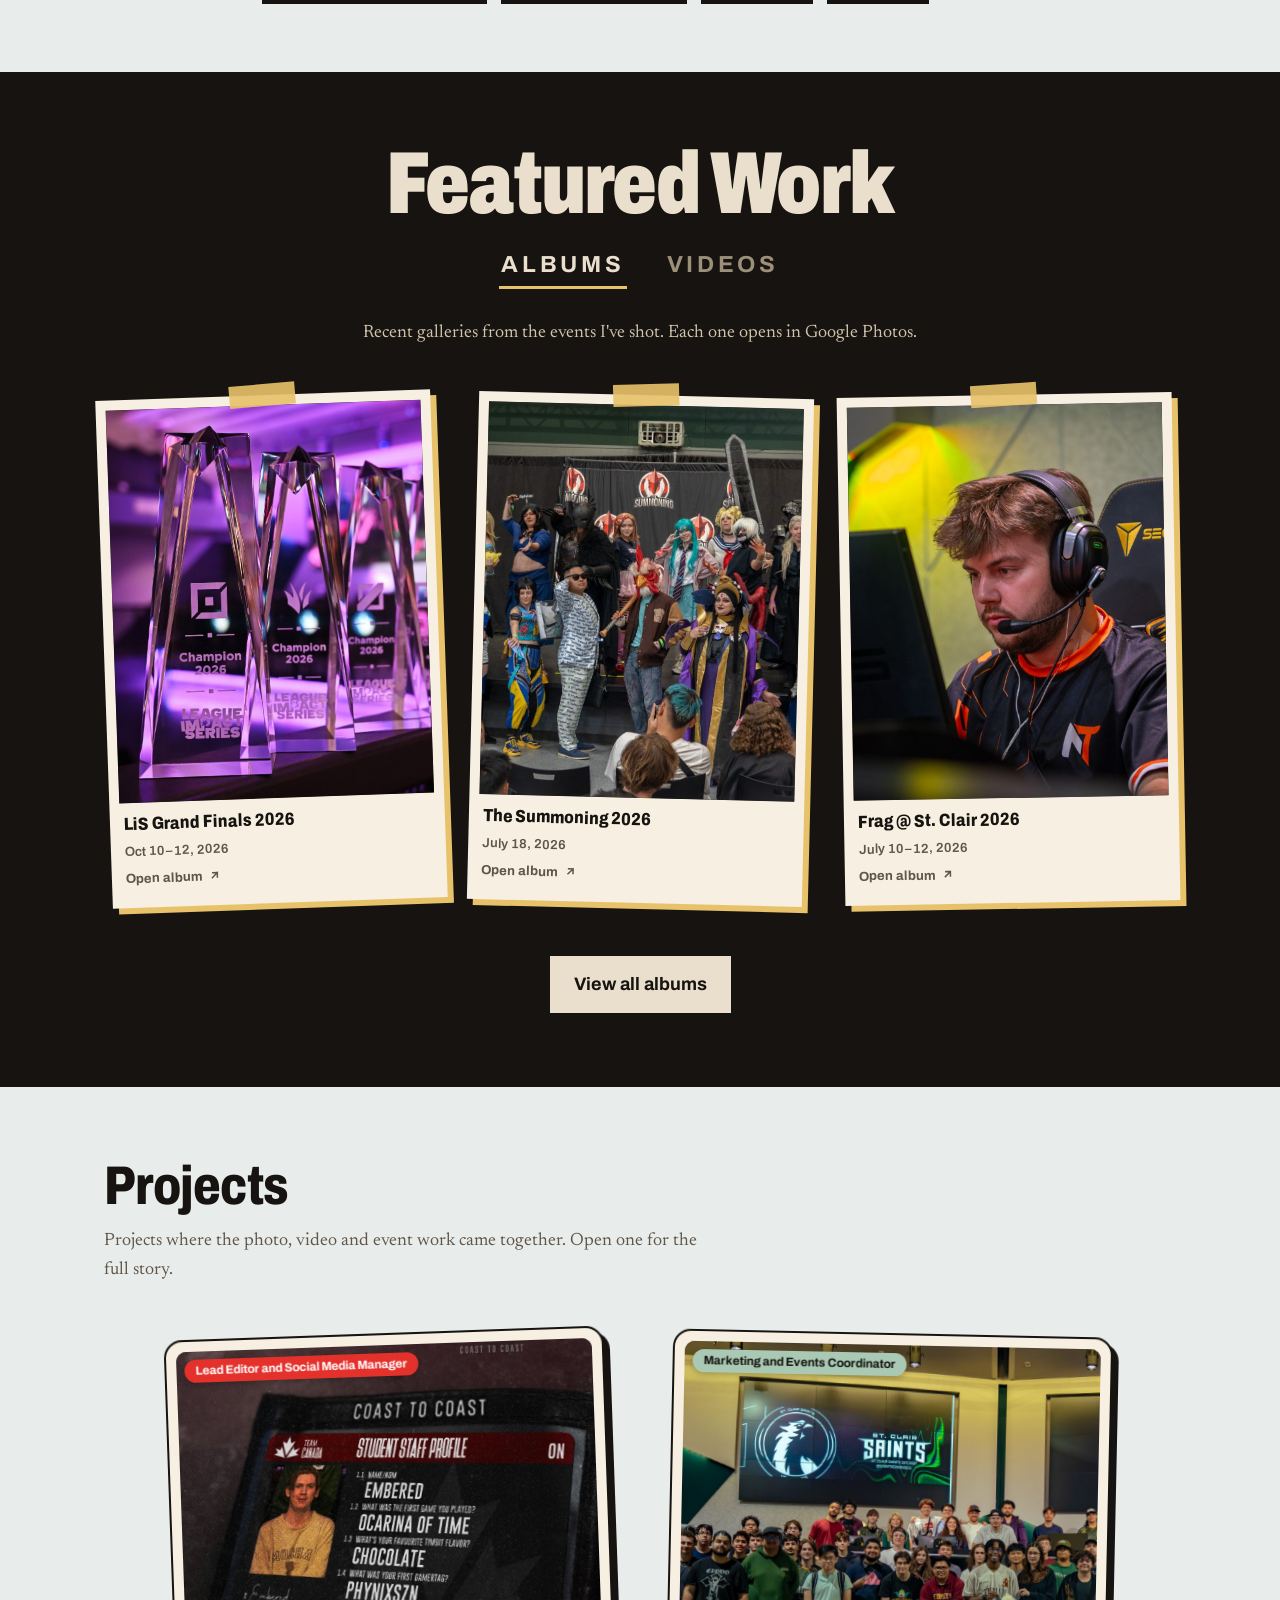
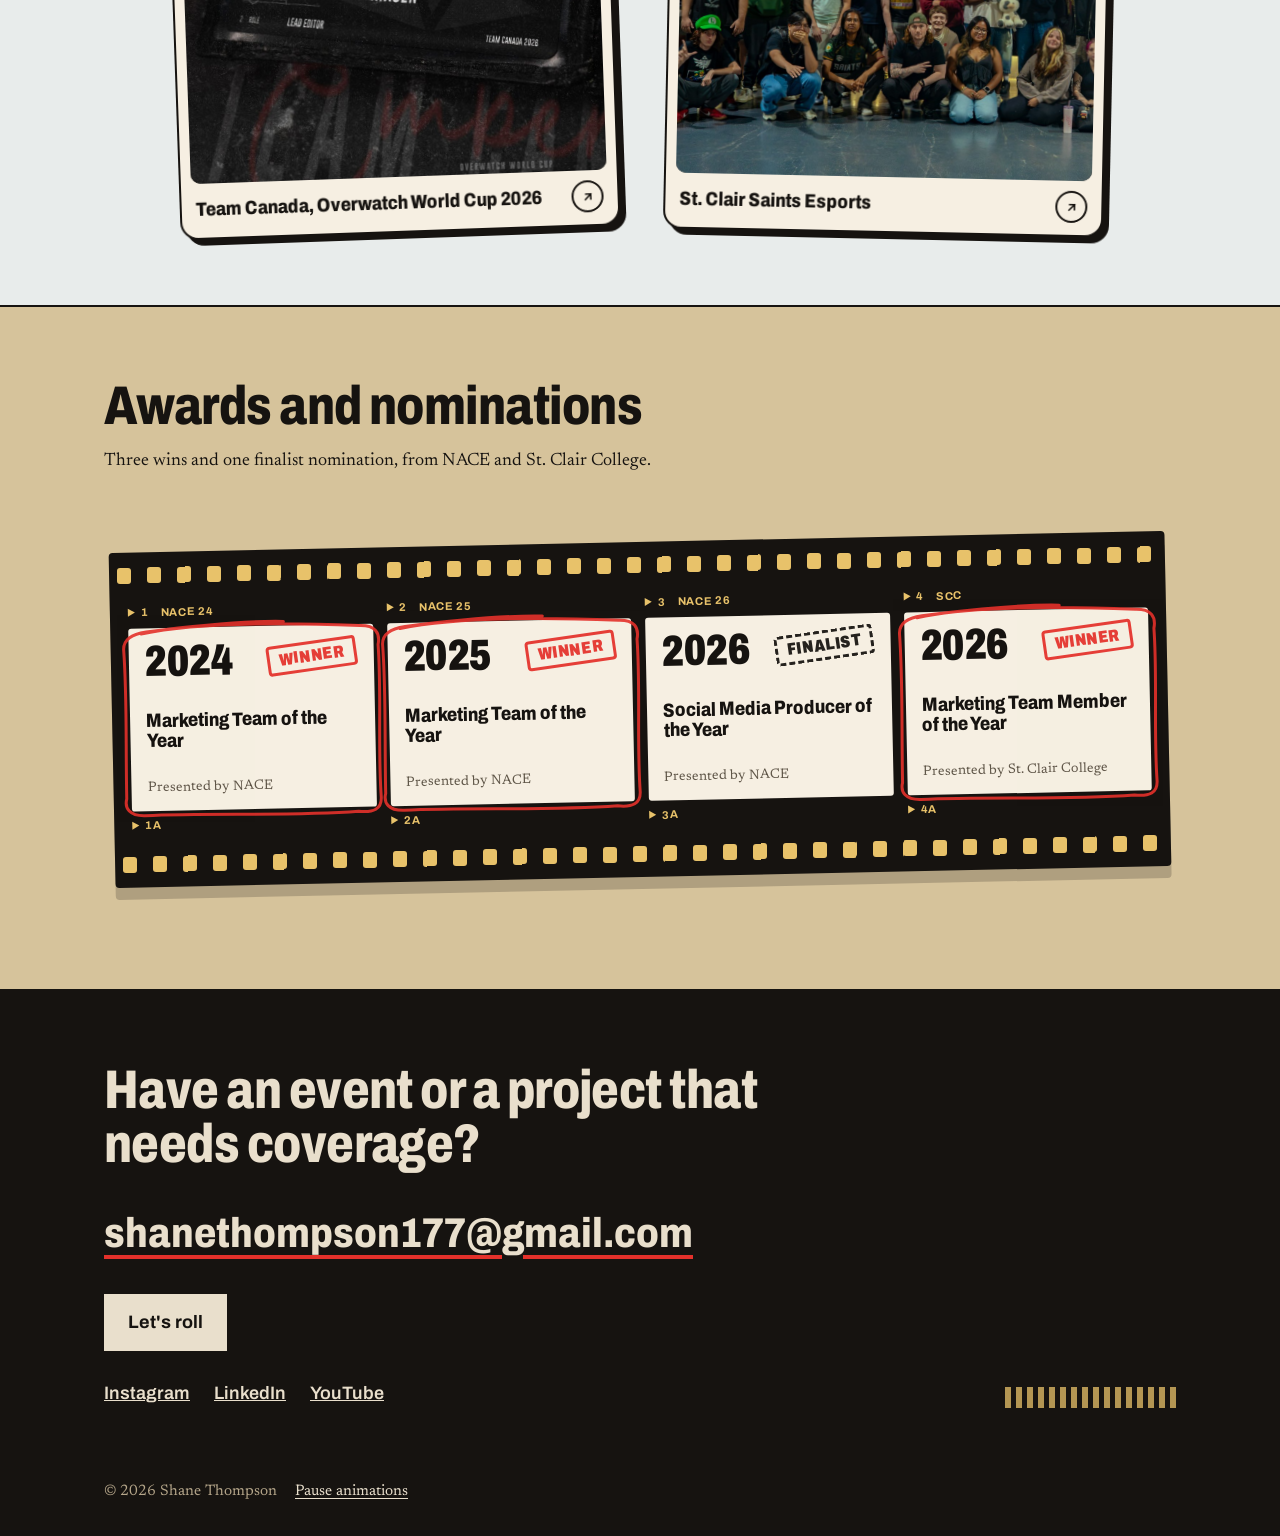
==== commit 61fb66e0: "Stop film strip clipping on wide screens; bust CSS/JS cache - Let the strip paint past its box (over" ====
--- a/index.html
+++ b/index.html
@@ -8,7 +8,7 @@
 <link rel="preconnect" href="https://fonts.googleapis.com">
 <link rel="preconnect" href="https://fonts.gstatic.com" crossorigin>
 <link href="https://fonts.googleapis.com/css2?family=Archivo:wdth,wght@62..125,500..900&family=Newsreader:ital,opsz,wght@0,6..72,400..600;1,6..72,400&display=swap" rel="stylesheet">
-<link rel="stylesheet" href="styles.css">
+<link rel="stylesheet" href="styles.css?v=3">
 </head>
 <body>
 <a class="skip" href="#main">Skip to content</a>
@@ -248,6 +248,6 @@
 
 <footer><div class="wrap">© <span id="yr">2026</span> Shane Thompson</div></footer>
 
-<script src="site.js" defer></script>
+<script src="site.js?v=3" defer></script>
 </body>
 </html>
--- a/styles.css
+++ b/styles.css
@@ -217,7 +217,8 @@
 .rbar::after{content:"";position:absolute;inset:0;background:linear-gradient(90deg,transparent 40%,rgba(255,255,255,.65) 50%,transparent 60%);transform:translateX(-100%)}
 .ticker{margin:-6px 0 -10px;line-height:0}
 #skills{border-top:0}
-.ticker svg{display:block;width:100%;height:max(84px,7.22vw)}
+.ticker{overflow-x:clip}
+.ticker svg{display:block;width:100%;height:max(84px,7.22vw);overflow:visible}
 .ticker .body{fill:none;stroke:var(--ink);stroke-width:64}
 .ticker .hole{fill:none;stroke:#E8C26A;stroke-width:9;stroke-dasharray:11 14}
 .ticker text{font-family:var(--display);font-weight:700;font-size:19px;fill:var(--sand);letter-spacing:.02em}
